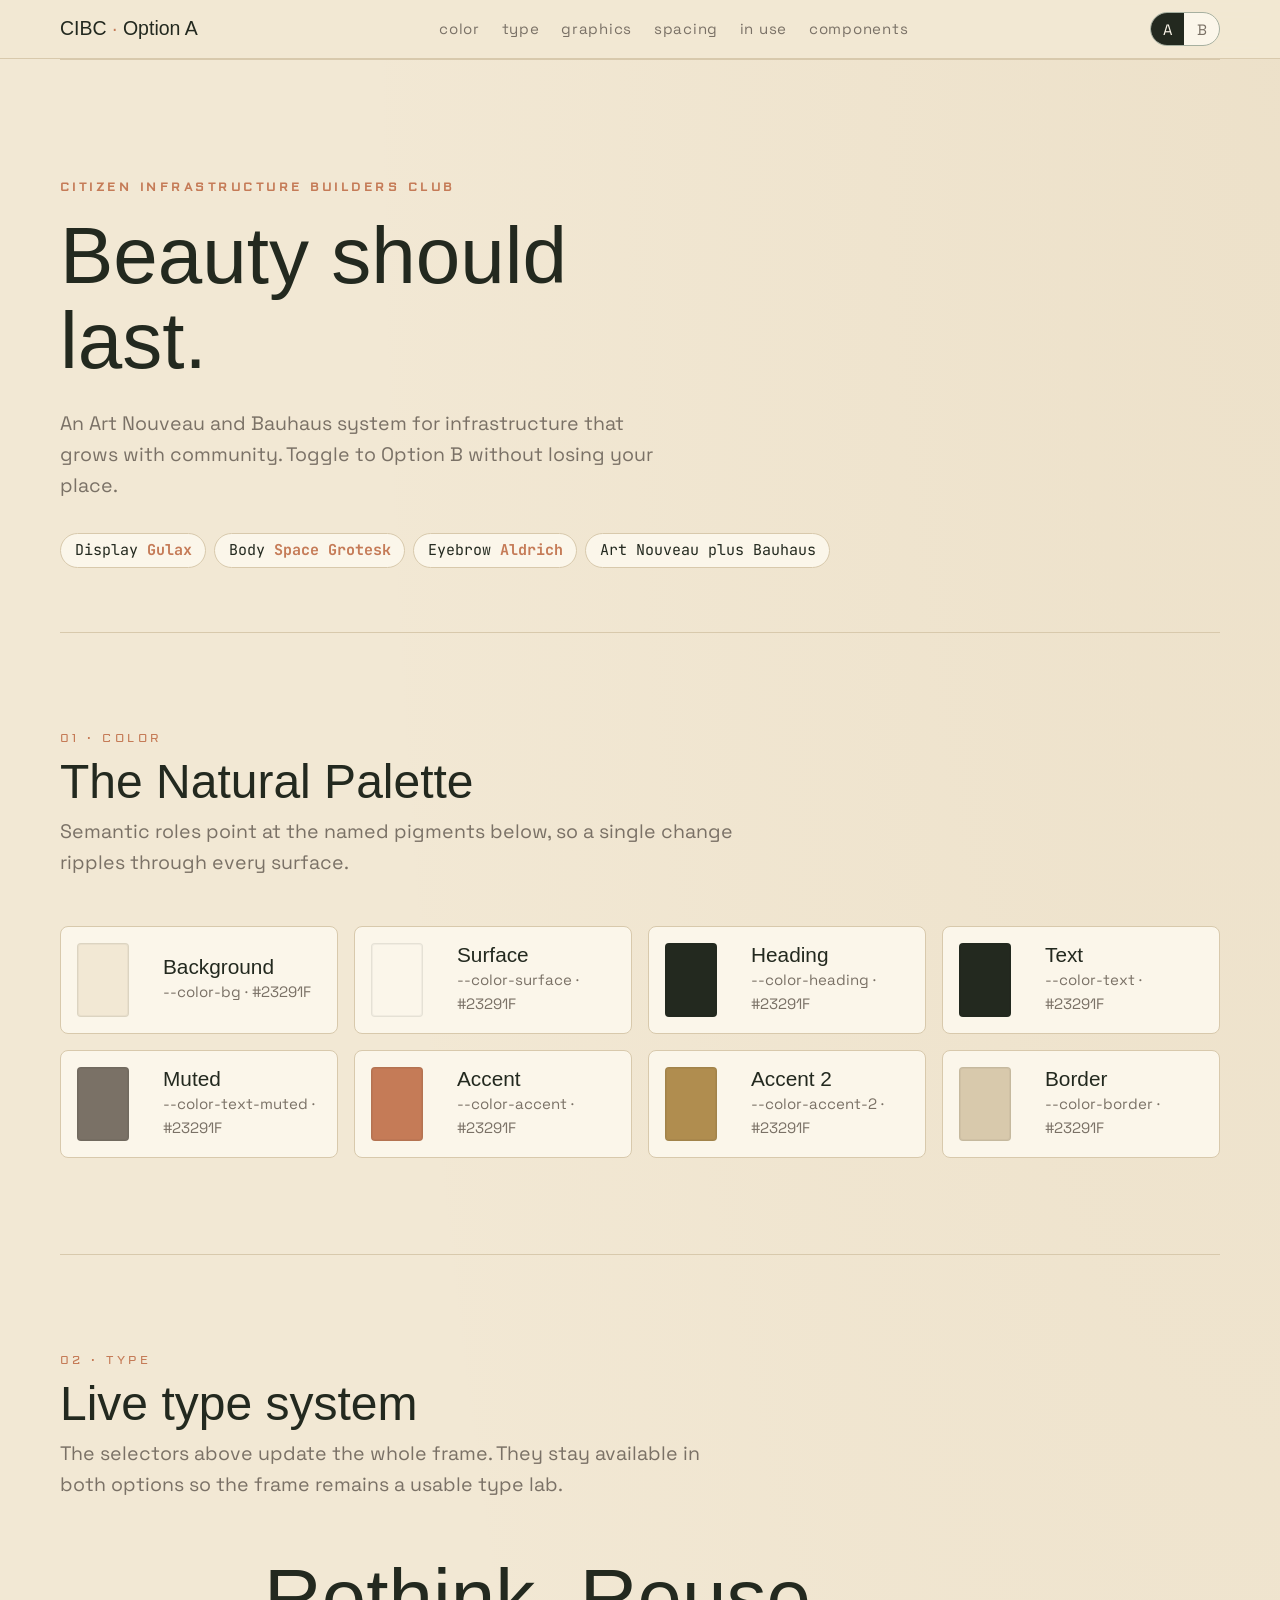
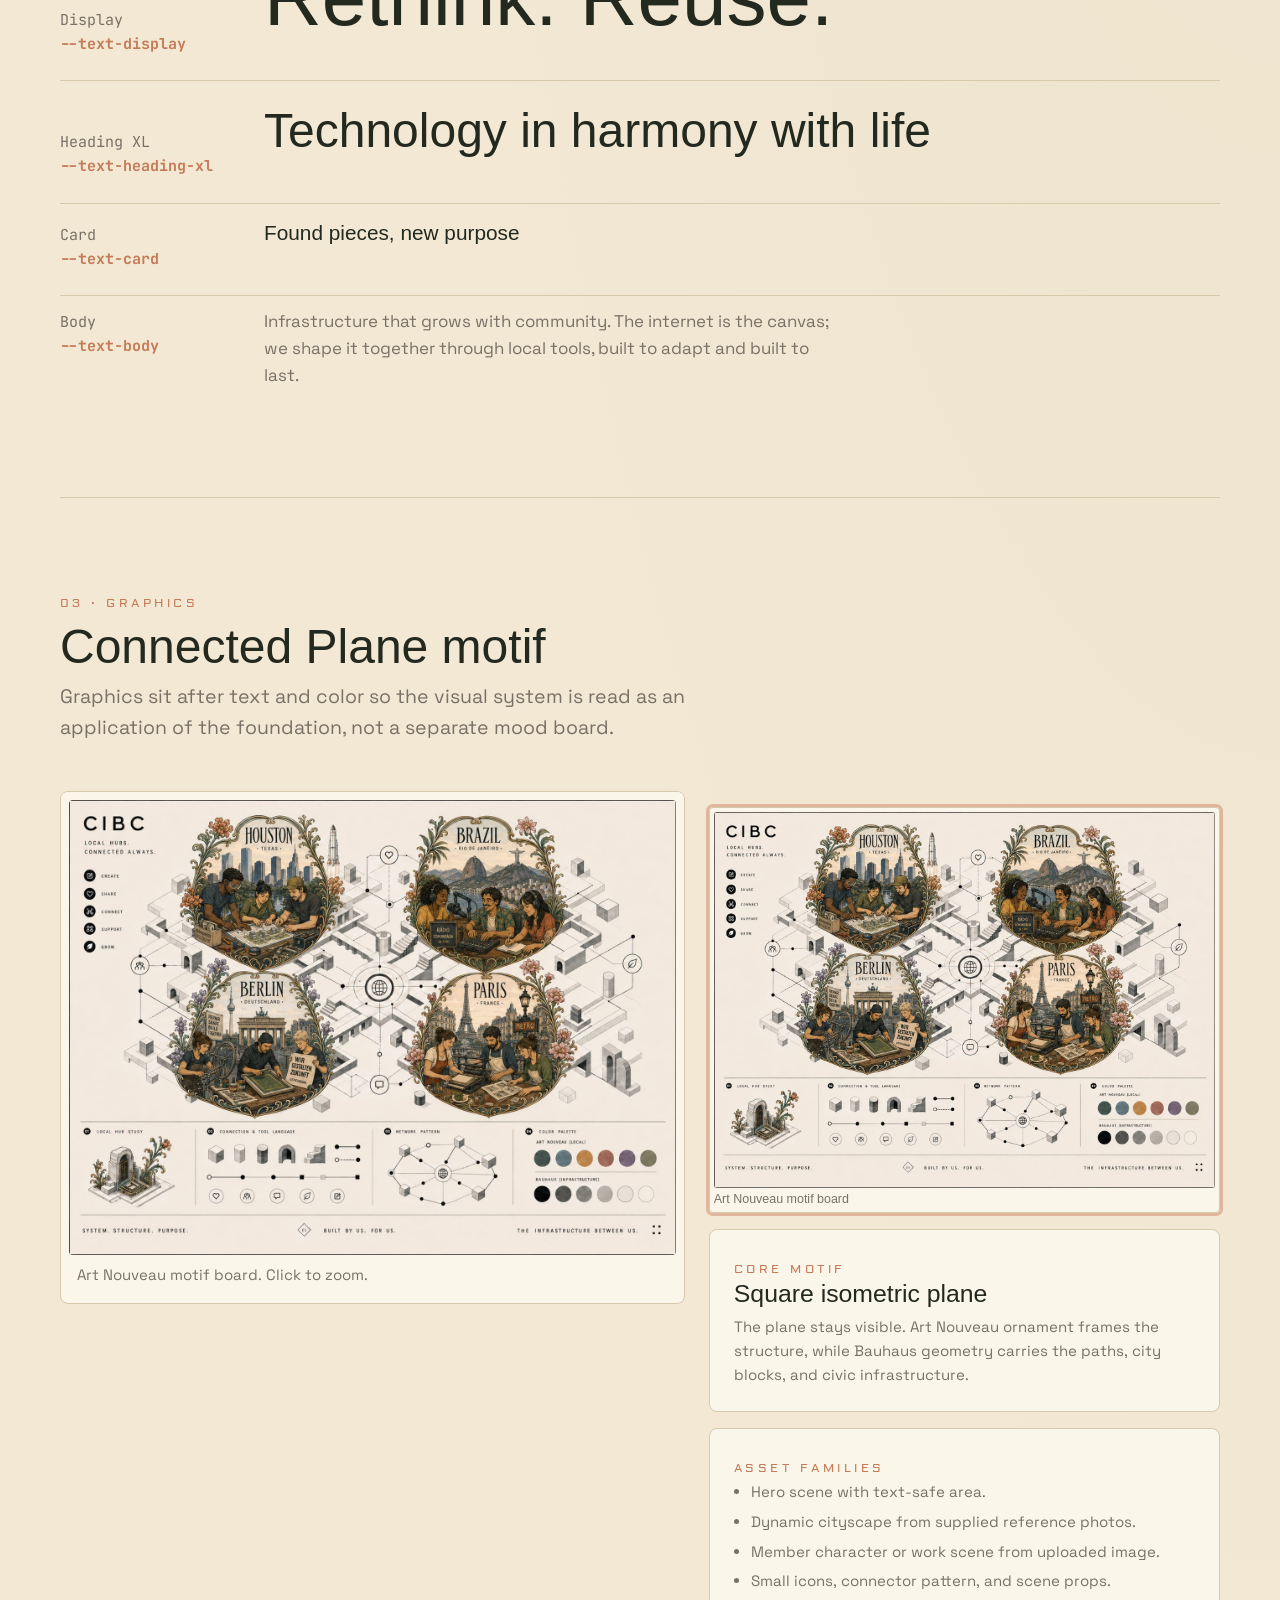
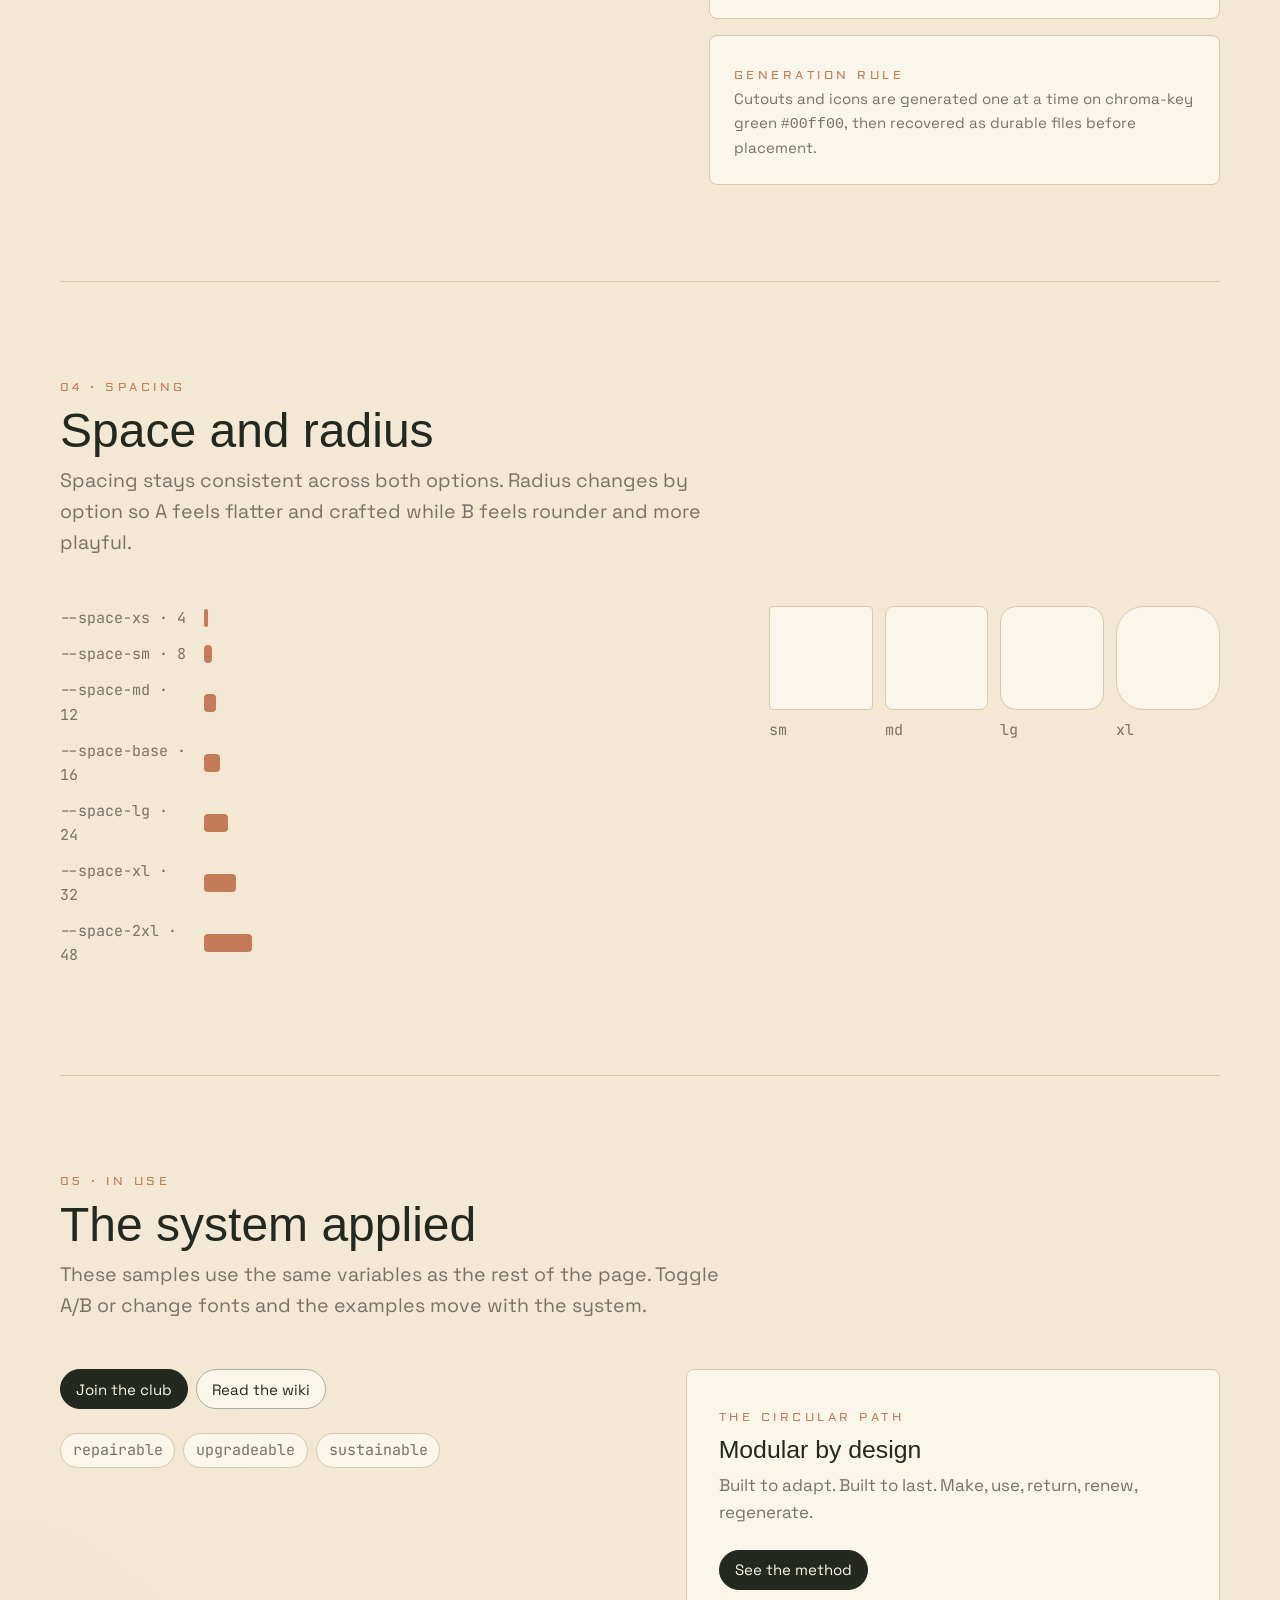
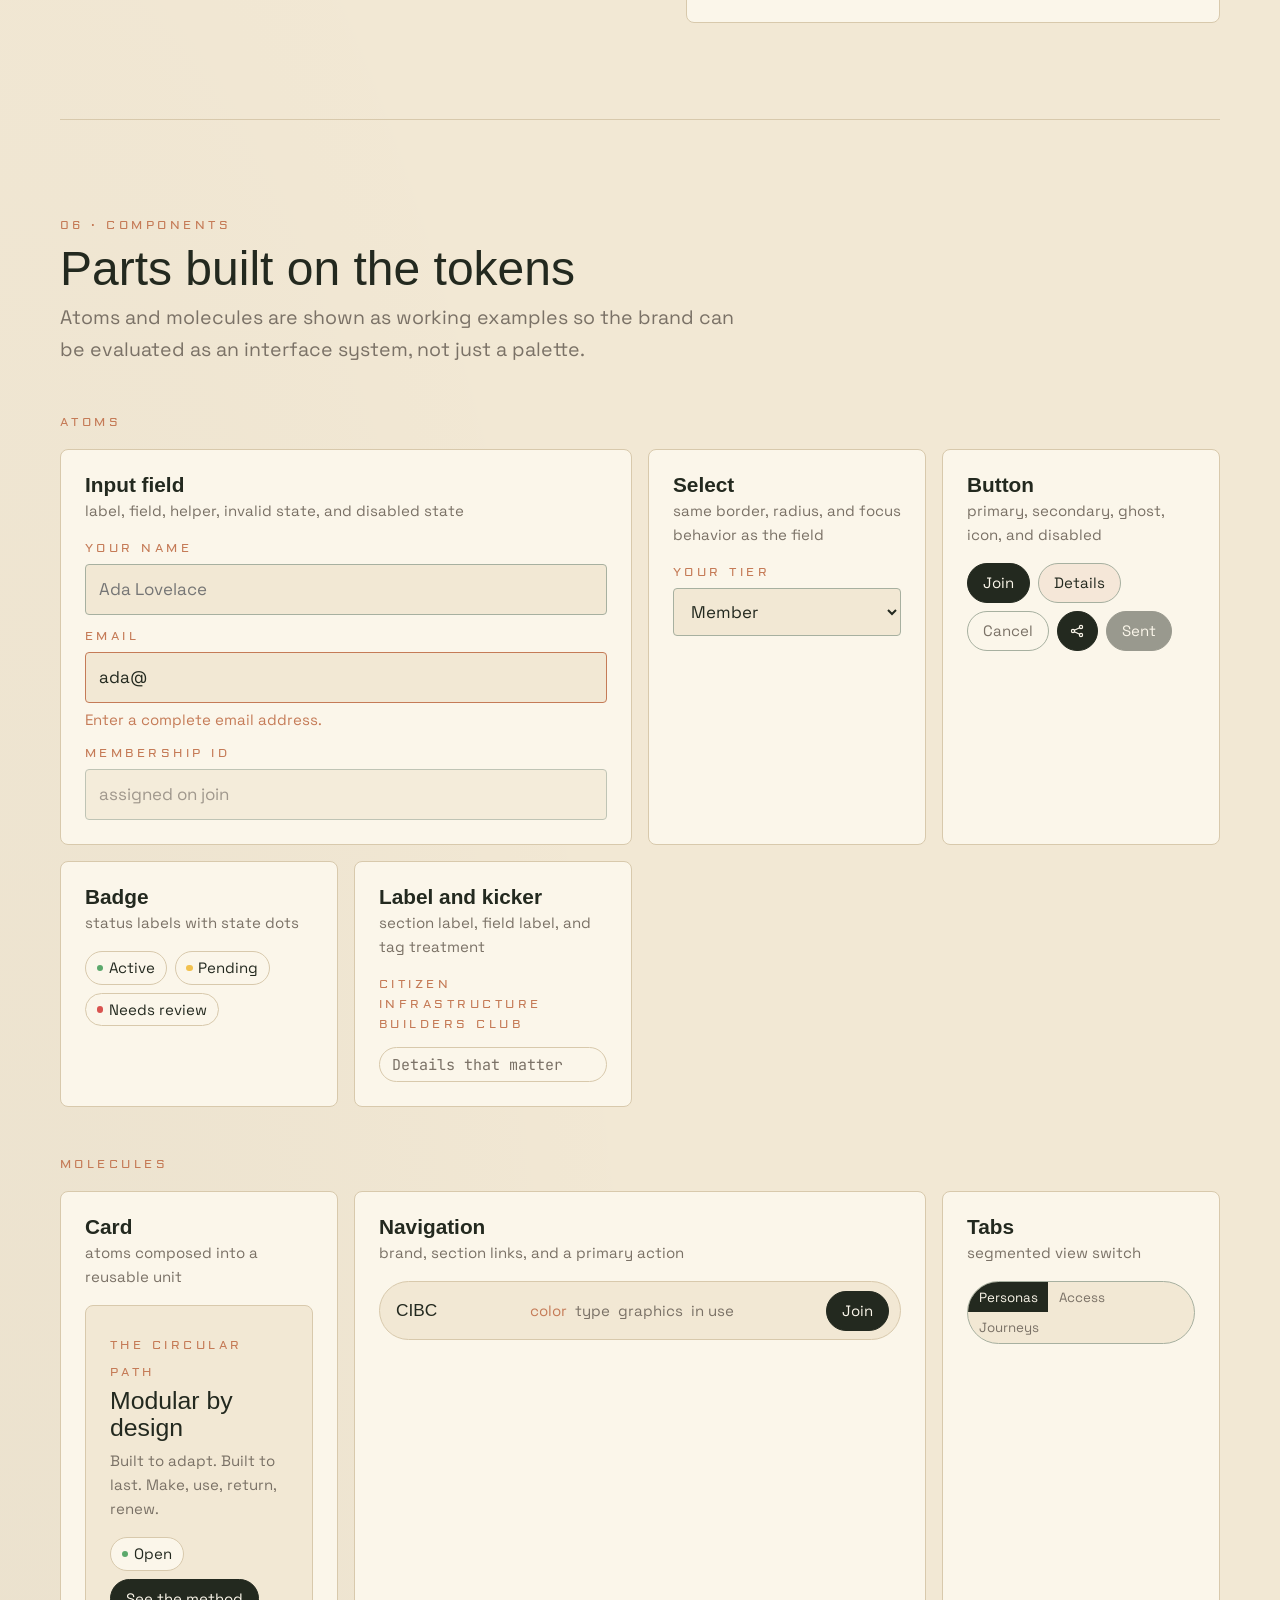
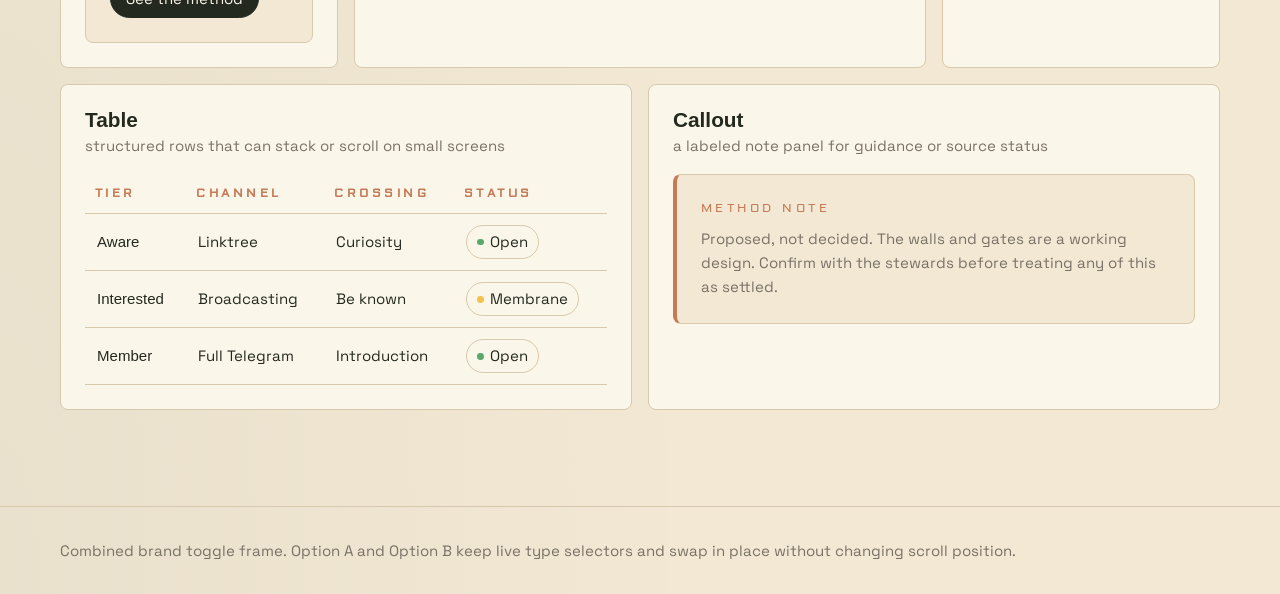
==== brand-options/index.html @ 4557f418 "Add unlisted CIBC brand options page" ====
﻿<!DOCTYPE html>
<html lang="en">
<head>
<meta charset="UTF-8">
<meta name="viewport" content="width=device-width, initial-scale=1.0">
<meta name="robots" content="noindex, nofollow">
<title>CIBC Brand Options · Toggle Frame</title>
<link rel="preconnect" href="https://fonts.googleapis.com">
<link rel="preconnect" href="https://fonts.gstatic.com" crossorigin>
<link href="https://fonts.googleapis.com/css2?family=Aldrich&family=Bricolage+Grotesque:opsz,wght@12..96,600;12..96,700;12..96,800&family=DM+Sans:ital,opsz,wght@0,9..40,400;0,9..40,500;0,9..40,600;0,9..40,700&family=Familjen+Grotesk:wght@500;600;700&family=JetBrains+Mono:wght@400;500;600&family=Outfit:wght@500;700;800&family=Space+Grotesk:wght@400;500;600;700&family=Space+Mono:wght@400;700&display=swap" rel="stylesheet">
<style>
@font-face { font-family: "Gulax"; src: url("../_assets/fonts/gulax/gulax-regular.woff2") format("woff2"); font-style: normal; font-weight: 400; font-display: swap; }

:root {
  --font-display: "Gulax", sans-serif;
  --font-body: "Space Grotesk", system-ui, sans-serif;
  --font-eyebrow: "Aldrich", system-ui, sans-serif;
  --font-mono: "JetBrains Mono", ui-monospace, monospace;
  --eyebrow-case: uppercase;
  --eyebrow-track: 0.28em;
  --text-display: clamp(2.8rem, 7vw, 5rem);
  --text-heading-xl: clamp(2rem, 4.6vw, 3rem);
  --text-heading-lg: clamp(1.55rem, 3vw, 2rem);
  --text-heading-md: clamp(1.25rem, 2.4vw, 1.55rem);
  --text-card: 1.3rem;
  --text-body-lg: 1.22rem;
  --text-body: 1.06rem;
  --text-body-sm: 0.94rem;
  --text-eyebrow: 0.78rem;
  --space-xs: 4px;
  --space-sm: 8px;
  --space-md: 12px;
  --space-base: 16px;
  --space-lg: 24px;
  --space-xl: 32px;
  --space-2xl: 48px;
  --space-3xl: 64px;
  --space-section: clamp(3.5rem, 8vw, 6rem);
  --radius-sm: 4px;
  --radius-md: 8px;
  --radius-lg: 16px;
  --radius-xl: 28px;
  --radius-full: 999px;
}

body[data-option="a"] {
  --palette-paper: #F2E8D4;
  --palette-cream: #FBF6EA;
  --palette-sage: #A7B0A0;
  --palette-clay: #C57B57;
  --palette-brass: #B08D4F;
  --palette-ink: #23291F;
  --palette-line: #D8C9AC;
  --palette-stone: #7A7166;
  --color-bg: var(--palette-paper);
  --color-surface: var(--palette-cream);
  --color-text: var(--palette-ink);
  --color-text-muted: var(--palette-stone);
  --color-heading: var(--palette-ink);
  --color-accent: var(--palette-clay);
  --color-accent-2: var(--palette-brass);
  --color-border: var(--palette-line);
  --color-border-strong: var(--palette-sage);
  --shadow-strong: transparent;
  --nav-offset: 0px;
  --tracking-display: 0;
  background-image:
    radial-gradient(120% 80% at 100% 0%, color-mix(in oklab, var(--palette-brass) 8%, transparent), transparent 60%),
    radial-gradient(100% 70% at 0% 100%, color-mix(in oklab, var(--palette-ink) 4%, transparent), transparent 55%);
}

body[data-option="b"] {
  --palette-cream: #F4EFE3;
  --palette-surface: #FEFEFB;
  --palette-navy: #2B3A8C;
  --palette-orange: #E8743B;
  --palette-ink: #26262E;
  --palette-slate: #5A5A66;
  --palette-border: #E3D9C6;
  --palette-hub-green: #5BA86B;
  --palette-hub-teal: #3FA6A0;
  --palette-hub-purple: #8A6FB0;
  --palette-hub-yellow: #F2C14E;
  --palette-hub-red: #D9534F;
  --color-bg: var(--palette-cream);
  --color-surface: var(--palette-surface);
  --color-text: var(--palette-ink);
  --color-text-muted: var(--palette-slate);
  --color-heading: var(--palette-navy);
  --color-accent: var(--palette-orange);
  --color-accent-2: var(--palette-navy);
  --color-border: var(--palette-border);
  --color-border-strong: var(--palette-navy);
  --shadow-strong: var(--palette-navy);
  --nav-offset: 16px;
  --tracking-display: 0;
  background-image: radial-gradient(color-mix(in oklab, var(--palette-navy) 16%, transparent) 1.2px, transparent 1.3px);
  background-size: 26px 26px;
  background-position: -13px -13px;
}

* { box-sizing: border-box; margin: 0; padding: 0; }
html { scroll-behavior: smooth; }
body {
  background-color: var(--color-bg);
  color: var(--color-text);
  font-family: var(--font-body);
  font-size: var(--text-body);
  line-height: 1.6;
  -webkit-font-smoothing: antialiased;
  transition: background-color 0.2s ease, color 0.2s ease;
}

h1, h2, h3, h4 { font-family: var(--font-display); color: var(--color-heading); font-weight: 700; line-height: 1.06; letter-spacing: var(--tracking-display); }
body[data-option="a"] h1, body[data-option="a"] h2, body[data-option="a"] h3, body[data-option="a"] h4 { font-weight: 400; }
a { color: inherit; }
.wrap { width: min(100% - clamp(2rem, 7vw, 8rem), 1160px); margin: 0 auto; }

.topbar { position: sticky; top: var(--nav-offset); z-index: 30; padding-top: var(--space-base); }
body[data-option="a"] .topbar { padding-top: 0; background: color-mix(in oklab, var(--color-bg) 91%, transparent); backdrop-filter: blur(8px); border-bottom: 1px solid var(--color-border); }
body[data-option="b"] .topbar { background: transparent; }
.nav-shell {
  min-height: 58px;
  display: flex;
  align-items: center;
  justify-content: space-between;
  gap: var(--space-base);
}
body[data-option="b"] .nav-shell {
  background: var(--color-surface);
  border: 2px solid var(--color-heading);
  border-radius: var(--radius-full);
  box-shadow: 6px 6px 0 var(--shadow-strong);
  padding: 0.45rem 0.55rem 0.45rem 1.25rem;
}
.brand { display: inline-flex; align-items: center; gap: 0.55rem; min-width: 0; font-family: var(--font-display); color: var(--color-heading); font-size: 1.22rem; line-height: 1; white-space: nowrap; }
.brand img { width: 32px; height: 32px; object-fit: contain; flex: 0 0 32px; }
body[data-option="a"] .brand img { display: none; }
body[data-option="b"] .brand { font-weight: 800; }
.brand .dot { color: var(--color-accent); }
.nav-links { display: flex; align-items: center; justify-content: flex-end; gap: clamp(0.6rem, 1.8vw, 1.35rem); flex-wrap: wrap; }
.nav-links a { font-size: var(--text-body-sm); color: var(--color-text-muted); text-decoration: none; letter-spacing: 0.05em; text-transform: lowercase; }
body[data-option="b"] .nav-links a { font-family: var(--font-mono); padding: 0.3em 0.72em; border-radius: var(--radius-full); }
.nav-links a:hover { color: var(--color-accent); }
body[data-option="b"] .nav-links a:hover { background: var(--color-accent); color: var(--palette-surface); }
.option-toggle { display: inline-flex; border: 1px solid var(--color-border-strong); border-radius: var(--radius-full); overflow: hidden; background: var(--color-surface); }
body[data-option="b"] .option-toggle { border: 1.5px solid var(--color-heading); }
.option-toggle button { border: 0; background: transparent; color: var(--color-text-muted); font-family: var(--font-body); font-size: var(--text-body-sm); padding: 0.42em 0.82em; cursor: pointer; }
body[data-option="b"] .option-toggle button { font-family: var(--font-mono); font-weight: 700; }
.option-toggle button.on { background: var(--color-heading); color: var(--color-surface); }

.eyebrow, .asset-label, .table th { font-family: var(--font-eyebrow); font-size: var(--text-eyebrow); letter-spacing: var(--eyebrow-track); text-transform: var(--eyebrow-case); color: var(--color-accent); }

.masthead { padding: clamp(4rem, 9vw, 7rem) 0 clamp(2.4rem, 6vw, 4rem); }
.masthead .eyebrow { display: inline-block; margin-bottom: var(--space-base); font-weight: 700; }
.masthead h1 { font-size: var(--text-display); max-width: 14ch; }
.masthead h1 em { color: var(--color-accent); font-style: normal; }
.masthead .lede { max-width: 48ch; margin-top: var(--space-lg); color: var(--color-text-muted); font-size: var(--text-body-lg); }
.meta-row { display: flex; gap: var(--space-sm); flex-wrap: wrap; margin-top: var(--space-xl); }
.meta-chip { font-family: var(--font-mono); font-size: var(--text-body-sm); background: var(--color-surface); border: 1px solid var(--color-border); border-radius: var(--radius-full); padding: 0.28em 0.9em; color: var(--color-text); }
body[data-option="b"] .meta-chip { border: 1.5px solid var(--color-heading); box-shadow: 2px 2px 0 var(--color-heading); }
.meta-chip b { color: var(--color-accent); }

section { padding: var(--space-section) 0; border-top: 1px solid var(--color-border); }
body[data-option="b"] section { border-top: 2px solid var(--color-heading); }
.section-head { margin-bottom: var(--space-2xl); max-width: 62ch; }
.section-head .eyebrow { display: block; margin-bottom: var(--space-sm); }
.section-head h2 { font-size: var(--text-heading-xl); }
.section-head p { color: var(--color-text-muted); margin-top: var(--space-sm); font-size: var(--text-body-lg); }

.roles { display: grid; grid-template-columns: repeat(auto-fit, minmax(230px, 1fr)); gap: var(--space-base); }
.role {
  display: grid;
  grid-template-columns: 70px 1fr;
  align-items: center;
  gap: var(--space-base);
  padding: var(--space-base);
  background: var(--color-surface);
  border: 1px solid var(--color-border);
  border-radius: var(--radius-md);
}
body[data-option="b"] .role { border: 1.5px solid var(--color-border); }
.swatch { width: 52px; height: 74px; border-radius: var(--radius-sm); border: 1px solid color-mix(in oklab, var(--color-text) 10%, transparent); box-shadow: inset 0 0 0 1px rgba(0,0,0,0.04); }
.role h3 { font-size: var(--text-card); margin-bottom: 0.12rem; }
.role p { color: var(--color-text-muted); font-size: var(--text-body-sm); word-break: break-word; }
.hub-row { display: none; grid-template-columns: repeat(auto-fit, minmax(140px, 1fr)); gap: var(--space-base); margin-bottom: var(--space-xl); }
body[data-option="b"] .hub-row { display: grid; }
.hub { background: var(--color-surface); border: 2px solid var(--color-heading); border-radius: var(--radius-lg); overflow: hidden; box-shadow: 3px 3px 0 var(--color-heading); }
.hub .hub-swatch { height: 68px; }
.hub .hub-meta { padding: var(--space-md); font-family: var(--font-mono); font-size: var(--text-body-sm); color: var(--color-text-muted); }

.type-ramp { display: grid; gap: var(--space-md); }
.spec-row { display: grid; grid-template-columns: minmax(120px, 180px) 1fr; gap: var(--space-lg); align-items: baseline; padding: var(--space-md) 0; border-top: 1px solid var(--color-border); }
body[data-option="b"] .spec-row { border-top: 1.5px solid var(--color-border); }
.spec-row:first-child { border-top: 0; }
.spec-row .label { font-family: var(--font-mono); font-size: var(--text-body-sm); color: var(--color-text-muted); }
.spec-row .label b { display: block; color: var(--color-accent); font-weight: 700; }
.sample-display { font-family: var(--font-display); font-size: var(--text-display); line-height: 0.95; color: var(--color-heading); }
.sample-h1 { font-family: var(--font-display); font-size: var(--text-heading-xl); color: var(--color-heading); }
.sample-card { font-family: var(--font-display); font-size: var(--text-card); color: var(--color-heading); }
.sample-body { color: var(--color-text-muted); max-width: 52ch; }

.graphics-grid { display: grid; grid-template-columns: minmax(0, 1.1fr) minmax(260px, 0.9fr); gap: var(--space-lg); align-items: start; }
.graphic-card { background: var(--color-surface); border: 1px solid var(--color-border); border-radius: var(--radius-md); overflow: hidden; }
body[data-option="b"] .graphic-card { border: 2px solid var(--color-heading); box-shadow: 4px 4px 0 var(--color-heading); }
.image-zoom { display: block; width: 100%; border: 0; background: var(--color-surface); padding: var(--space-sm); cursor: zoom-in; }
.image-zoom img { width: 100%; max-height: min(72vh, 620px); object-fit: contain; display: block; background: #fff; border-radius: var(--radius-sm); }
.image-caption { padding: 0 var(--space-base) var(--space-base); color: var(--color-text-muted); font-size: var(--text-body-sm); }
.reference-strip { display: grid; grid-template-columns: repeat(auto-fit, minmax(150px, 1fr)); gap: var(--space-sm); margin-top: var(--space-base); }
.thumb-button { border: 1px solid var(--color-border); border-radius: var(--radius-sm); background: var(--color-surface); padding: var(--space-xs); cursor: pointer; text-align: left; color: var(--color-text-muted); }
body[data-option="b"] .thumb-button { border: 1.5px solid var(--color-heading); }
.thumb-button.active { outline: 3px solid color-mix(in oklab, var(--color-accent) 45%, transparent); }
.thumb-button img { width: 100%; aspect-ratio: 4 / 3; object-fit: contain; display: block; background: #fff; border-radius: calc(var(--radius-sm) - 1px); }
.thumb-button span { display: block; margin-top: var(--space-xs); font-size: 0.78rem; line-height: 1.25; }
.graphic-notes { display: grid; gap: var(--space-base); }
.asset-note { background: var(--color-surface); border: 1px solid var(--color-border); border-radius: var(--radius-md); padding: var(--space-lg); }
body[data-option="b"] .asset-note { border: 2px solid var(--color-heading); box-shadow: 3px 3px 0 var(--color-heading); }
.asset-note h3 { font-size: var(--text-heading-md); margin-bottom: var(--space-sm); }
.asset-note p, .asset-note li { color: var(--color-text-muted); font-size: var(--text-body-sm); }
.asset-note ul { padding-left: 1.1rem; display: grid; gap: 0.35rem; }

.scales { display: grid; grid-template-columns: 1.2fr 0.8fr; gap: var(--space-xl); }
.bar-row { display: grid; grid-template-columns: 132px 1fr; align-items: center; gap: var(--space-md); margin-bottom: var(--space-md); font-family: var(--font-mono); font-size: var(--text-body-sm); color: var(--color-text-muted); }
.bar-row .bar { display: block; height: 18px; background: var(--color-accent); border-radius: var(--radius-sm); }
.radius-row { display: grid; grid-template-columns: repeat(4, 1fr); gap: var(--space-md); }
.radius-box { aspect-ratio: 1; background: var(--color-surface); border: 1px solid var(--color-border); }
body[data-option="b"] .radius-box { border: 2px solid var(--color-heading); box-shadow: 2px 2px 0 var(--color-heading); }
.radius-row figcaption { margin-top: var(--space-sm); color: var(--color-text-muted); font-family: var(--font-mono); font-size: var(--text-body-sm); }

.inuse { display: grid; grid-template-columns: minmax(0, 1fr) minmax(260px, 0.9fr); gap: var(--space-xl); align-items: start; }
.button-row, .tag-row { display: flex; gap: var(--space-sm); flex-wrap: wrap; }
.btn { border: 1px solid var(--color-border-strong); border-radius: var(--radius-full); background: var(--color-surface); color: var(--color-heading); padding: 0.62em 1em; font-family: var(--font-body); font-size: var(--text-body-sm); cursor: pointer; }
.btn.primary { background: var(--color-heading); color: var(--color-surface); border-color: var(--color-heading); }
body[data-option="b"] .btn { border: 2px solid var(--color-heading); box-shadow: 2px 2px 0 var(--color-heading); font-weight: 700; }
.tag { border: 1px solid var(--color-border); border-radius: var(--radius-full); padding: 0.3em 0.78em; color: var(--color-text-muted); background: var(--color-surface); font-family: var(--font-mono); font-size: var(--text-body-sm); }
.demo-card { background: var(--color-surface); border: 1px solid var(--color-border); border-radius: var(--radius-md); padding: var(--space-xl); }
body[data-option="b"] .demo-card { border: 2px solid var(--color-heading); box-shadow: 4px 4px 0 var(--color-heading); }
.demo-card h3 { margin: var(--space-sm) 0; font-size: var(--text-heading-md); }
.demo-card p { color: var(--color-text-muted); margin-bottom: var(--space-lg); }

.cmp-groups { display: grid; gap: var(--space-2xl); }
.cmp-grouphead { font-family: var(--font-eyebrow); font-size: var(--text-eyebrow); letter-spacing: var(--eyebrow-track); text-transform: var(--eyebrow-case); color: var(--color-accent); margin-bottom: var(--space-base); }
.cmp-grid { display: grid; grid-template-columns: repeat(auto-fit, minmax(240px, 1fr)); gap: var(--space-base); align-items: stretch; }
.cmp-item { background: var(--color-surface); border: 1px solid var(--color-border); border-radius: var(--radius-md); padding: var(--space-lg); min-width: 0; }
body[data-option="b"] .cmp-item { border: 2px solid var(--color-heading); box-shadow: 3px 3px 0 var(--color-heading); }
@media (min-width: 760px) { .cmp-item.span2 { grid-column: span 2; } }
.cmp-name { display: block; color: var(--color-text-muted); font-size: var(--text-body-sm); margin-bottom: var(--space-base); }
.cmp-name b { display: block; color: var(--color-heading); font-family: var(--font-display); font-size: var(--text-card); line-height: 1.1; margin-bottom: 2px; }
.cmp-stage { display: flex; flex-wrap: wrap; gap: var(--space-sm); align-items: center; }
.cmp-stage.col { display: grid; gap: var(--space-md); align-items: stretch; }
.field { display: grid; gap: 5px; }
.field label { font-family: var(--font-eyebrow); font-size: var(--text-eyebrow); letter-spacing: var(--eyebrow-track); text-transform: var(--eyebrow-case); color: var(--color-accent); }
.control { width: 100%; border: 1px solid var(--color-border-strong); background: var(--color-bg); color: var(--color-text); border-radius: var(--radius-sm); padding: 0.65em 0.75em; font: inherit; }
body[data-option="b"] .control { border: 1.5px solid var(--color-heading); border-radius: var(--radius-md); background: var(--color-surface); }
.control:focus { outline: none; border-color: var(--color-accent); box-shadow: 0 0 0 3px color-mix(in oklab, var(--color-accent) 20%, transparent); }
body[data-option="b"] .control:focus { box-shadow: 3px 3px 0 var(--color-accent); }
.control:disabled { color: var(--color-text-muted); opacity: 0.7; }
.field.is-invalid .control { border-color: var(--color-accent); }
.hint { color: var(--color-accent); font-size: var(--text-body-sm); }
.btn.secondary { background: color-mix(in oklab, var(--color-accent) 12%, var(--color-surface)); color: var(--color-heading); }
.btn.navy { background: var(--color-heading); color: var(--color-surface); border-color: var(--color-heading); }
.btn.ghost { background: transparent; color: var(--color-text-muted); }
.btn:disabled { opacity: 0.45; cursor: not-allowed; }
.btn.icon { width: 2.55rem; height: 2.55rem; display: inline-grid; place-items: center; padding: 0; }
.btn.icon svg { width: 1rem; height: 1rem; }
.badge { display: inline-flex; align-items: center; gap: 0.38em; border: 1px solid var(--color-border); border-radius: var(--radius-full); padding: 0.25em 0.7em; background: var(--color-surface); color: var(--color-text); font-size: var(--text-body-sm); }
body[data-option="b"] .badge { border: 1.5px solid var(--color-heading); font-family: var(--font-mono); font-size: 0.78rem; }
.badge::before { content: ""; width: 0.45em; height: 0.45em; border-radius: 50%; background: var(--color-accent); }
.badge.ok::before { background: #5BA86B; }
.badge.note::before { background: #F2C14E; }
.badge.alert::before { background: #D9534F; }
.cmp-card { background: var(--color-bg); border: 1px solid var(--color-border); border-radius: var(--radius-md); padding: var(--space-lg); }
body[data-option="b"] .cmp-card { border: 2px solid var(--color-heading); box-shadow: 3px 3px 0 var(--color-heading); }
.cmp-card h4 { font-size: var(--text-heading-md); margin: var(--space-xs) 0 var(--space-sm); }
.cmp-card p { color: var(--color-text-muted); font-size: var(--text-body-sm); }
.cmp-card .foot { display: flex; justify-content: space-between; gap: var(--space-sm); align-items: center; margin-top: var(--space-base); flex-wrap: wrap; }
.cmp-nav { display: flex; align-items: center; justify-content: space-between; gap: var(--space-base); flex-wrap: wrap; border: 1px solid var(--color-border); border-radius: var(--radius-full); background: var(--color-bg); padding: 0.55rem 0.7rem 0.55rem 1rem; }
body[data-option="b"] .cmp-nav { border: 2px solid var(--color-heading); box-shadow: 3px 3px 0 var(--color-heading); }
.cmp-nav .mk { font-family: var(--font-display); color: var(--color-heading); font-size: 1.08rem; }
.cmp-nav .lnk { display: flex; flex-wrap: wrap; gap: var(--space-sm); }
.cmp-nav a { color: var(--color-text-muted); text-decoration: none; font-size: var(--text-body-sm); }
.cmp-nav a.on { color: var(--color-accent); }
.cmp-tabs { display: inline-flex; border: 1px solid var(--color-border-strong); border-radius: var(--radius-full); overflow: hidden; background: var(--color-bg); max-width: 100%; flex-wrap: wrap; }
body[data-option="b"] .cmp-tabs { border: 1.5px solid var(--color-heading); }
.cmp-tab { border: 0; background: transparent; color: var(--color-text-muted); padding: 0.5em 0.8em; font-family: var(--font-body); cursor: pointer; }
.cmp-tab.on { background: var(--color-heading); color: var(--color-surface); }
.cmp-tablewrap { overflow-x: auto; }
.cmp-table { width: 100%; border-collapse: collapse; font-size: var(--text-body-sm); min-width: 520px; }
.cmp-table th, .cmp-table td { text-align: left; padding: 0.75em 0.8em; border-bottom: 1px solid var(--color-border); }
.cmp-table th { font-family: var(--font-eyebrow); font-size: var(--text-eyebrow); letter-spacing: var(--eyebrow-track); text-transform: var(--eyebrow-case); color: var(--color-accent); }
.cmp-table .nm { font-family: var(--font-display); color: var(--color-heading); }
.cmp-callout { border: 1px solid var(--color-border); border-left: 4px solid var(--color-accent); border-radius: var(--radius-md); padding: var(--space-lg); background: var(--color-bg); }
body[data-option="b"] .cmp-callout { border: 2px solid var(--color-heading); border-left-width: 8px; box-shadow: 3px 3px 0 var(--color-heading); }
.cmp-callout .lbl { display: block; font-family: var(--font-eyebrow); font-size: var(--text-eyebrow); letter-spacing: var(--eyebrow-track); text-transform: var(--eyebrow-case); color: var(--color-accent); margin-bottom: var(--space-sm); }
.cmp-callout p { color: var(--color-text-muted); font-size: var(--text-body-sm); }
.footer { padding: var(--space-xl) 0; color: var(--color-text-muted); font-size: var(--text-body-sm); border-top: 1px solid var(--color-border); }
body[data-option="b"] .footer { border-top: 2px solid var(--color-heading); }
.lightbox { position: fixed; inset: 0; z-index: 200; display: none; align-items: center; justify-content: center; padding: clamp(1rem, 3vw, 2rem); background: rgba(13, 17, 23, 0.92); cursor: zoom-out; }
.lightbox.open { display: flex; }
.lightbox img { max-width: 96vw; max-height: 92vh; width: auto; height: auto; object-fit: contain; border-radius: var(--radius-md); background: #fff; box-shadow: 0 18px 60px rgba(0,0,0,0.45); }
.lightbox .close { position: fixed; top: 16px; right: 16px; border: 1px solid rgba(255,255,255,0.4); border-radius: var(--radius-full); background: rgba(255,255,255,0.12); color: #fff; padding: 0.45em 0.8em; cursor: pointer; font-family: var(--font-body); }

@media (max-width: 760px) {
  .wrap { width: min(100% - 2rem, 1160px); }
  .nav-shell { align-items: flex-start; }
  .brand { width: 100%; }
  .nav-links { justify-content: flex-start; }
  .option-toggle { width: 100%; }
  .option-toggle button { flex: 1; }
  .spec-row, .graphics-grid, .scales, .inuse { grid-template-columns: 1fr; }
  .role { grid-template-columns: 54px 1fr; }
  .swatch { width: 44px; height: 58px; }
}
</style>
</head>
<body data-option="a">

<header class="topbar">
  <div class="wrap">
    <div class="nav-shell">
      <div class="brand"><img id="brandMark" src="assets/20260619_cibc-a_mark-final.png" alt="CIBC Option A mark"><span>CIBC<span class="dot"> · </span><span id="brandOption">Option A</span></span></div>
      <nav class="nav-links" aria-label="Page sections">
        <a href="#color">color</a>
        <a href="#type">type</a>
        <a href="#graphics">graphics</a>
        <a href="#spacing">spacing</a>
        <a href="#in-use">in use</a>
        <a href="#components">components</a>
      </nav>
      <div class="option-toggle" role="group" aria-label="Brand option">
        <button type="button" class="on" data-option-button="a">A</button>
        <button type="button" data-option-button="b">B</button>
      </div>
    </div>
  </div>
</header>

<main>
  <section class="masthead wrap" id="top">
    <span class="eyebrow">Citizen Infrastructure Builders Club</span>
    <h1 id="heroTitle">Beauty should last.</h1>
    <p class="lede" id="heroLede">An Art Nouveau and Bauhaus system for infrastructure that grows with community. Toggle to Option B without losing your place.</p>
    <div class="meta-row">
      <span class="meta-chip">Display <b id="metaDisplay">Gulax</b></span>
      <span class="meta-chip">Body <b id="metaBody">Space Grotesk</b></span>
      <span class="meta-chip">Eyebrow <b id="metaEyebrow">Aldrich</b></span>
      <span class="meta-chip" id="metaDirection">Art Nouveau plus Bauhaus</span>
    </div>
  </section>

  <section class="wrap" id="color">
    <div class="section-head">
      <span class="eyebrow">01 · Color</span>
      <h2 id="colorTitle">The Natural Palette</h2>
      <p id="colorLede">Semantic roles point at the named pigments below, so a single change ripples through every surface.</p>
    </div>
    <div class="hub-row" aria-label="Option B hub colors">
      <div class="hub"><div class="hub-swatch" style="background:var(--palette-hub-green)"></div><div class="hub-meta">Green hub</div></div>
      <div class="hub"><div class="hub-swatch" style="background:var(--palette-hub-teal)"></div><div class="hub-meta">Teal hub</div></div>
      <div class="hub"><div class="hub-swatch" style="background:var(--palette-hub-purple)"></div><div class="hub-meta">Purple hub</div></div>
      <div class="hub"><div class="hub-swatch" style="background:var(--palette-hub-yellow)"></div><div class="hub-meta">Yellow hub</div></div>
      <div class="hub"><div class="hub-swatch" style="background:var(--palette-hub-red)"></div><div class="hub-meta">Red hub</div></div>
    </div>
    <div class="roles">
      <article class="role"><span class="swatch" style="background:var(--color-bg)"></span><div><h3>Background</h3><p><span>--color-bg</span> · <span data-hex="--color-bg"></span></p></div></article>
      <article class="role"><span class="swatch" style="background:var(--color-surface)"></span><div><h3>Surface</h3><p><span>--color-surface</span> · <span data-hex="--color-surface"></span></p></div></article>
      <article class="role"><span class="swatch" style="background:var(--color-heading)"></span><div><h3>Heading</h3><p><span>--color-heading</span> · <span data-hex="--color-heading"></span></p></div></article>
      <article class="role"><span class="swatch" style="background:var(--color-text)"></span><div><h3>Text</h3><p><span>--color-text</span> · <span data-hex="--color-text"></span></p></div></article>
      <article class="role"><span class="swatch" style="background:var(--color-text-muted)"></span><div><h3>Muted</h3><p><span>--color-text-muted</span> · <span data-hex="--color-text-muted"></span></p></div></article>
      <article class="role"><span class="swatch" style="background:var(--color-accent)"></span><div><h3>Accent</h3><p><span>--color-accent</span> · <span data-hex="--color-accent"></span></p></div></article>
      <article class="role"><span class="swatch" style="background:var(--color-accent-2)"></span><div><h3>Accent 2</h3><p><span>--color-accent-2</span> · <span data-hex="--color-accent-2"></span></p></div></article>
      <article class="role"><span class="swatch" style="background:var(--color-border)"></span><div><h3>Border</h3><p><span>--color-border</span> · <span data-hex="--color-border"></span></p></div></article>
    </div>
  </section>

  <section class="wrap" id="type">
    <div class="section-head">
      <span class="eyebrow">02 · Type</span>
      <h2>Live type system</h2>
      <p>The selectors above update the whole frame. They stay available in both options so the frame remains a usable type lab.</p>
    </div>
    <div class="type-ramp">
      <div class="spec-row"><span class="label">Display<b>--text-display</b></span><span class="sample-display" id="sampleDisplay">Rethink. Reuse.</span></div>
      <div class="spec-row"><span class="label">Heading XL<b>--text-heading-xl</b></span><span class="sample-h1" id="sampleHeading">Technology in harmony with life</span></div>
      <div class="spec-row"><span class="label">Card<b>--text-card</b></span><span class="sample-card" id="sampleCard">Found pieces, new purpose</span></div>
      <div class="spec-row"><span class="label">Body<b>--text-body</b></span><span class="sample-body" id="sampleBody">Infrastructure that grows with community. The internet is the canvas; we shape it together through local tools, built to adapt and built to last.</span></div>
    </div>
  </section>

  <section class="wrap" id="graphics">
    <!-- visual-assets: reviewed · existing generated raster assets reused, source status illustrative_generated, crop cover in preview card, anchored under color and type styles, QA by path check and layout audit. -->
    <div class="section-head">
      <span class="eyebrow">03 · Graphics</span>
      <h2>Connected Plane motif</h2>
      <p id="graphicsLede">Graphics sit after text and color so the visual system is read as an application of the foundation, not a separate mood board.</p>
    </div>
    <div class="graphics-grid">
      <figure class="graphic-card">
        <button class="image-zoom" type="button" id="mainImageButton" aria-label="Open selected reference image">
          <img id="motifImage" src="assets/20260619_cibc_motif-board.jpeg" alt="Option A motif board showing Art Nouveau city vignettes in a Bauhaus isometric grid">
        </button>
        <figcaption class="image-caption" id="imageCaption">Option A motif board. Click to zoom.</figcaption>
      </figure>
      <div class="graphic-notes">
        <div class="reference-strip" id="referenceStrip" aria-label="Reference image thumbnails"></div>
        <article class="asset-note">
          <span class="asset-label">Core motif</span>
          <h3>Square isometric plane</h3>
          <p id="motifRule">The plane stays visible. Art Nouveau ornament frames the structure, while Bauhaus geometry carries the paths, city blocks, and civic infrastructure.</p>
        </article>
        <article class="asset-note">
          <span class="asset-label">Asset families</span>
          <ul>
            <li>Hero scene with text-safe area.</li>
            <li>Dynamic cityscape from supplied reference photos.</li>
            <li>Member character or work scene from uploaded image.</li>
            <li>Small icons, connector pattern, and scene props.</li>
          </ul>
        </article>
        <article class="asset-note">
          <span class="asset-label">Generation rule</span>
          <p>Cutouts and icons are generated one at a time on chroma-key green <code>#00ff00</code>, then recovered as durable files before placement.</p>
        </article>
      </div>
    </div>
  </section>

  <section class="wrap" id="spacing">
    <div class="section-head">
      <span class="eyebrow">04 · Spacing</span>
      <h2>Space and radius</h2>
      <p>Spacing stays consistent across both options. Radius changes by option so A feels flatter and crafted while B feels rounder and more playful.</p>
    </div>
    <div class="scales">
      <div>
        <div class="bar-row"><span>--space-xs · 4</span><span class="bar" style="width:4px"></span></div>
        <div class="bar-row"><span>--space-sm · 8</span><span class="bar" style="width:8px"></span></div>
        <div class="bar-row"><span>--space-md · 12</span><span class="bar" style="width:12px"></span></div>
        <div class="bar-row"><span>--space-base · 16</span><span class="bar" style="width:16px"></span></div>
        <div class="bar-row"><span>--space-lg · 24</span><span class="bar" style="width:24px"></span></div>
        <div class="bar-row"><span>--space-xl · 32</span><span class="bar" style="width:32px"></span></div>
        <div class="bar-row"><span>--space-2xl · 48</span><span class="bar" style="width:48px"></span></div>
      </div>
      <div class="radius-row">
        <figure><div class="radius-box" style="border-radius:var(--radius-sm)"></div><figcaption>sm</figcaption></figure>
        <figure><div class="radius-box" style="border-radius:var(--radius-md)"></div><figcaption>md</figcaption></figure>
        <figure><div class="radius-box" style="border-radius:var(--radius-lg)"></div><figcaption>lg</figcaption></figure>
        <figure><div class="radius-box" style="border-radius:var(--radius-xl)"></div><figcaption>xl</figcaption></figure>
      </div>
    </div>
  </section>

  <section class="wrap" id="in-use">
    <div class="section-head">
      <span class="eyebrow">05 · In use</span>
      <h2>The system applied</h2>
      <p>These samples use the same variables as the rest of the page. Toggle A/B or change fonts and the examples move with the system.</p>
    </div>
    <div class="inuse">
      <div>
        <div class="button-row"><button class="btn primary">Join the club</button><button class="btn">Read the wiki</button></div>
        <div class="tag-row" style="margin-top:var(--space-lg)"><span class="tag">repairable</span><span class="tag">upgradeable</span><span class="tag">sustainable</span></div>
      </div>
      <article class="demo-card">
        <span class="eyebrow" id="demoEyebrow">The circular path</span>
        <h3 id="demoTitle">Modular by design</h3>
        <p id="demoCopy">Built to adapt. Built to last. Make, use, return, renew, regenerate.</p>
        <button class="btn primary">See the method</button>
      </article>
    </div>
  </section>

  <section class="wrap" id="components">
    <!-- visual-assets: reviewed · icon glyphs in this section are functional interface controls persisted in the source pages; select chevrons remain inline as native control affordances. -->
    <div class="section-head">
      <span class="eyebrow">06 · Components</span>
      <h2>Parts built on the tokens</h2>
      <p>Atoms and molecules are shown as working examples so the brand can be evaluated as an interface system, not just a palette.</p>
    </div>
    <div class="cmp-groups">
      <div>
        <div class="cmp-grouphead">Atoms</div>
        <div class="cmp-grid">
          <div class="cmp-item span2">
            <span class="cmp-name"><b>Input field</b>label, field, helper, invalid state, and disabled state</span>
            <div class="cmp-stage col">
              <div class="field"><label for="cibc-name">Your name</label><input class="control" id="cibc-name" type="text" placeholder="Ada Lovelace"></div>
              <div class="field is-invalid"><label for="cibc-email">Email</label><input class="control" id="cibc-email" type="email" value="ada@" aria-invalid="true"><span class="hint">Enter a complete email address.</span></div>
              <div class="field"><label for="cibc-id">Membership ID</label><input class="control" id="cibc-id" type="text" value="assigned on join" disabled></div>
            </div>
          </div>

          <div class="cmp-item">
            <span class="cmp-name"><b>Select</b>same border, radius, and focus behavior as the field</span>
            <div class="field"><label for="cibc-tier" id="componentSelectLabel">Your tier</label>
              <select class="control" id="cibc-tier"><option>Aware</option><option>Interested</option><option selected>Member</option><option>Contributor</option></select>
            </div>
          </div>

          <div class="cmp-item">
            <span class="cmp-name"><b>Button</b>primary, secondary, ghost, icon, and disabled</span>
            <div class="cmp-stage">
              <button class="btn primary" id="componentPrimary">Join</button>
              <button class="btn secondary" id="componentSecondary">Details</button>
              <button class="btn ghost">Cancel</button>
              <button class="btn icon navy" aria-label="Connect"><svg viewBox="0 0 24 24" fill="none" stroke="currentColor" stroke-width="1.8" stroke-linecap="round" stroke-linejoin="round"><circle cx="6" cy="12" r="2.4"/><circle cx="18" cy="6" r="2.4"/><circle cx="18" cy="18" r="2.4"/><path d="M8 11l8-4M8 13l8 4"/></svg></button>
              <button class="btn primary" disabled>Sent</button>
            </div>
          </div>

          <div class="cmp-item">
            <span class="cmp-name"><b>Badge</b>status labels with state dots</span>
            <div class="cmp-stage"><span class="badge ok">Active</span><span class="badge note">Pending</span><span class="badge alert">Needs review</span></div>
          </div>

          <div class="cmp-item">
            <span class="cmp-name"><b>Label and kicker</b>section label, field label, and tag treatment</span>
            <div class="cmp-stage col"><span class="eyebrow">Citizen Infrastructure Builders Club</span><span class="tag" id="componentTag">Details that matter</span></div>
          </div>
        </div>
      </div>

      <div>
        <div class="cmp-grouphead">Molecules</div>
        <div class="cmp-grid">
          <div class="cmp-item">
            <span class="cmp-name"><b>Card</b>atoms composed into a reusable unit</span>
            <div class="cmp-card">
              <span class="eyebrow" id="componentCardEyebrow">The circular path</span>
              <h4 id="componentCardTitle">Modular by design</h4>
              <p id="componentCardCopy">Built to adapt. Built to last. Make, use, return, renew.</p>
              <div class="foot"><span class="badge ok">Open</span><button class="btn primary" id="componentCardButton">See the method</button></div>
            </div>
          </div>

          <div class="cmp-item span2">
            <span class="cmp-name"><b>Navigation</b>brand, section links, and a primary action</span>
            <div class="cmp-nav">
              <span class="mk">CIBC</span>
              <span class="lnk"><a class="on" href="#components">color</a><a href="#components">type</a><a href="#components">graphics</a><a href="#components">in use</a></span>
              <button class="btn primary" id="componentNavButton">Join</button>
            </div>
          </div>

          <div class="cmp-item">
            <span class="cmp-name"><b>Tabs</b>segmented view switch</span>
            <div data-tabs>
              <div class="cmp-tabs" role="tablist">
                <button class="cmp-tab on" role="tab" aria-selected="true" id="componentTabOne">Personas</button>
                <button class="cmp-tab" role="tab" aria-selected="false" id="componentTabTwo">Access</button>
                <button class="cmp-tab" role="tab" aria-selected="false" id="componentTabThree">Journeys</button>
              </div>
            </div>
          </div>

          <div class="cmp-item span2">
            <span class="cmp-name"><b>Table</b>structured rows that can stack or scroll on small screens</span>
            <div class="cmp-tablewrap">
              <table class="cmp-table">
                <thead><tr><th id="componentTableColOne">Tier</th><th id="componentTableColTwo">Channel</th><th id="componentTableColThree">Crossing</th><th>Status</th></tr></thead>
                <tbody id="componentRows">
                  <tr><td><span class="nm">Aware</span></td><td>Linktree</td><td>Curiosity</td><td><span class="badge ok">Open</span></td></tr>
                  <tr><td><span class="nm">Interested</span></td><td>Broadcasting</td><td>Be known</td><td><span class="badge note">Membrane</span></td></tr>
                  <tr><td><span class="nm">Member</span></td><td>Full Telegram</td><td>Introduction</td><td><span class="badge ok">Open</span></td></tr>
                </tbody>
              </table>
            </div>
          </div>

          <div class="cmp-item span2">
            <span class="cmp-name"><b>Callout</b>a labeled note panel for guidance or source status</span>
            <div class="cmp-callout"><span class="lbl" id="componentCalloutLabel">Method note</span><p id="componentCalloutCopy">Proposed, not decided. The walls and gates are a working design. Confirm with the stewards before treating any of this as settled.</p></div>
          </div>
        </div>
      </div>
    </div>
  </section>
</main>

<footer class="footer">
  <div class="wrap">Combined brand toggle frame. Option A and Option B keep live type selectors and swap in place without changing scroll position.</div>
</footer>

<div class="lightbox" id="lightbox" aria-hidden="true">
  <button class="close" type="button" id="lightboxClose">Close</button>
  <img id="lightboxImage" alt="">
</div>

<script>
const presets = {
  a: {
    label: "Option A",
    mark: "assets/20260619_cibc-a_mark-final.png",
    markAlt: "CIBC Option A mark",
    display: '"Gulax", sans-serif',
    body: '"Space Grotesk", system-ui, sans-serif',
    eyebrow: '"Aldrich", system-ui, sans-serif',
    displayLabel: "Gulax",
    bodyLabel: "Space Grotesk",
    eyebrowLabel: "Aldrich",
    caseValue: "uppercase",
    track: "0.28em",
    heroTitle: "Beauty should last.",
    heroLede: "An Art Nouveau and Bauhaus system for infrastructure that grows with community. Toggle to Option B without losing your place.",
    direction: "Art Nouveau plus Bauhaus",
    colorTitle: "The Natural Palette",
    colorLede: "Semantic roles point at the named pigments below, so a single change ripples through every surface.",
    sampleDisplay: "Rethink. Reuse.",
    sampleHeading: "Technology in harmony with life",
    sampleCard: "Found pieces, new purpose",
    sampleBody: "Infrastructure that grows with community. The internet is the canvas; we shape it together through local tools, built to adapt and built to last.",
    references: [
      {
        src: "assets/20260619_cibc_motif-board.jpeg",
        alt: "Option A motif board showing Art Nouveau city vignettes in a Bauhaus isometric grid",
        label: "Art Nouveau motif board"
      }
    ],
    motifRule: "The plane stays visible. Art Nouveau ornament frames the structure, while Bauhaus geometry carries the paths, city blocks, and civic infrastructure.",
    demoEyebrow: "The circular path",
    demoTitle: "Modular by design",
    demoCopy: "Built to adapt. Built to last. Make, use, return, renew, regenerate.",
    componentSelectLabel: "Your tier",
    componentPrimary: "Join",
    componentSecondary: "Details",
    componentTag: "Details that matter",
    componentCardEyebrow: "The circular path",
    componentCardTitle: "Modular by design",
    componentCardCopy: "Built to adapt. Built to last. Make, use, return, renew.",
    componentCardButton: "See the method",
    componentNavButton: "Join",
    componentTabs: ["Personas", "Access", "Journeys"],
    componentTableHead: ["Tier", "Channel", "Crossing"],
    componentRows: [
      ["Aware", "Linktree", "Curiosity", "Open", "ok"],
      ["Interested", "Broadcasting", "Be known", "Membrane", "note"],
      ["Member", "Full Telegram", "Introduction", "Open", "ok"]
    ],
    componentCalloutLabel: "Method note",
    componentCalloutCopy: "Proposed, not decided. The walls and gates are a working design. Confirm with the stewards before treating any of this as settled."
  },
  b: {
    label: "Option B",
    mark: "assets/20260619_cibc-b_mark-final.png",
    markAlt: "CIBC Option B mark",
    display: '"Outfit", system-ui, sans-serif',
    body: '"DM Sans", system-ui, sans-serif',
    eyebrow: '"Familjen Grotesk", system-ui, sans-serif',
    displayLabel: "Outfit",
    bodyLabel: "DM Sans",
    eyebrowLabel: "Familjen Grotesk",
    caseValue: "none",
    track: "0.02em",
    heroTitle: "Local hubs, <em>connected.</em>",
    heroLede: "A warm, buildable system for local tools and real impact. Different places, shared connections. The internet is ours to shape.",
    direction: "Playful Local Hubs",
    colorTitle: "Five hubs, one network",
    colorLede: "Each local hub gets its own accent. Navy holds the structure, orange does the pointing.",
    sampleDisplay: "Build your space",
    sampleHeading: "Different places, shared connections",
    sampleCard: "Tools live locally",
    sampleBody: "The internet is the canvas. We shape it together through local tools, relevant and familiar, made for the people who use them.",
    references: [
      {
        src: "assets/20260621_cibc-b_reference-network-people-squares.jpg",
        alt: "Reference illustration of people in blue square platforms connected by yellow routes",
        label: "People and route network"
      },
      {
        src: "assets/20260621_cibc-b_reference-my-silo-character.jpg",
        alt: "Reference illustration of a person holding a box labeled My Silo while sitting in a blue square platform",
        label: "My Silo character"
      },
      {
        src: "assets/20260619_cibc_local-hubs-board.png",
        alt: "Option B motif board showing playful isometric local hubs",
        label: "Existing local hubs board"
      }
    ],
    motifRule: "The plane becomes a friendly hub tile. Rounded routes, node dots, and color-coded hub accents make the network feel local and buildable.",
    demoEyebrow: "Community node",
    demoTitle: "Different places, shared connections",
    demoCopy: "Each hub runs its own tools; the network keeps them linked.",
    componentSelectLabel: "Your hub",
    componentPrimary: "Start a hub",
    componentSecondary: "Browse",
    componentTag: "Community Kitchen · Zine Library",
    componentCardEyebrow: "Maker Space",
    componentCardTitle: "Add your tools",
    componentCardCopy: "Choose what helps your community thrive. Make it yours.",
    componentCardButton: "Connect",
    componentNavButton: "Start a hub",
    componentTabs: ["Hubs", "Tools", "People"],
    componentTableHead: ["Hub", "Tool", "Maintainer"],
    componentRows: [
      ["Kitchen", "Shared pantry", "rotating", "Live", "ok"],
      ["Zine Library", "Risograph", "volunteers", "Setup", "note"],
      ["Maker Space", "Tool wall", "stewards", "Live", "ok"]
    ],
    componentCalloutLabel: "Note",
    componentCalloutCopy: "Different places, shared connections. Each hub runs its own tools; the network keeps them linked."
  }
};

const root = document.documentElement;
const body = document.body;
const referenceStrip = document.getElementById("referenceStrip");
const motifImage = document.getElementById("motifImage");
const imageCaption = document.getElementById("imageCaption");
const mainImageButton = document.getElementById("mainImageButton");
const lightbox = document.getElementById("lightbox");
const lightboxImage = document.getElementById("lightboxImage");
const lightboxClose = document.getElementById("lightboxClose");
let currentReferences = [];
let currentReferenceIndex = 0;

function rgbToHex(rgb) {
  const m = rgb.match(/[\d.]+/g);
  if (!m) return "";
  return "#" + m.slice(0, 3).map(x => Math.round(+x).toString(16).padStart(2, "0")).join("").toUpperCase();
}

function updateHexes() {
  document.querySelectorAll("[data-hex]").forEach(el => {
    const value = getComputedStyle(root).getPropertyValue(el.dataset.hex).trim();
    const probe = document.createElement("span");
    probe.style.color = value;
    document.body.appendChild(probe);
    el.textContent = rgbToHex(getComputedStyle(probe).color);
    probe.remove();
  });
}

function applyPresetFonts(preset) {
  root.style.setProperty("--font-display", preset.display);
  root.style.setProperty("--font-body", preset.body);
  root.style.setProperty("--font-eyebrow", preset.eyebrow);
  root.style.setProperty("--eyebrow-case", preset.caseValue);
  root.style.setProperty("--eyebrow-track", preset.track);
  document.getElementById("metaDisplay").textContent = preset.displayLabel;
  document.getElementById("metaBody").textContent = preset.bodyLabel;
  document.getElementById("metaEyebrow").textContent = preset.eyebrowLabel;
}

function showReference(index) {
  if (!currentReferences.length) return;
  currentReferenceIndex = Math.max(0, Math.min(index, currentReferences.length - 1));
  const ref = currentReferences[currentReferenceIndex];
  motifImage.src = ref.src;
  motifImage.alt = ref.alt;
  imageCaption.textContent = ref.label + ". Click to zoom.";
  referenceStrip.querySelectorAll(".thumb-button").forEach((button, idx) => {
    button.classList.toggle("active", idx === currentReferenceIndex);
    button.setAttribute("aria-current", idx === currentReferenceIndex ? "true" : "false");
  });
}

function renderReferences(references) {
  currentReferences = references;
  currentReferenceIndex = 0;
  referenceStrip.innerHTML = "";
  references.forEach((ref, index) => {
    const button = document.createElement("button");
    button.type = "button";
    button.className = "thumb-button";
    button.innerHTML = '<img alt=""><span></span>';
    button.querySelector("img").src = ref.src;
    button.querySelector("img").alt = ref.alt;
    button.querySelector("span").textContent = ref.label;
    button.addEventListener("click", () => showReference(index));
    referenceStrip.appendChild(button);
  });
  showReference(0);
}

function openLightbox() {
  if (!currentReferences.length) return;
  const ref = currentReferences[currentReferenceIndex];
  lightboxImage.src = ref.src;
  lightboxImage.alt = ref.alt;
  lightbox.classList.add("open");
  lightbox.setAttribute("aria-hidden", "false");
}

function closeLightbox() {
  lightbox.classList.remove("open");
  lightbox.setAttribute("aria-hidden", "true");
  lightboxImage.removeAttribute("src");
  lightboxImage.alt = "";
}

function setOption(option) {
  const currentY = window.scrollY;
  const preset = presets[option];
  body.dataset.option = option;
  document.querySelectorAll("[data-option-button]").forEach(button => button.classList.toggle("on", button.dataset.optionButton === option));
  document.getElementById("brandOption").textContent = preset.label;
  const mark = document.getElementById("brandMark");
  mark.src = preset.mark;
  mark.alt = preset.markAlt;
  applyPresetFonts(preset);
  document.getElementById("heroTitle").innerHTML = preset.heroTitle;
  document.getElementById("heroLede").textContent = preset.heroLede;
  document.getElementById("metaDirection").textContent = preset.direction;
  document.getElementById("colorTitle").textContent = preset.colorTitle;
  document.getElementById("colorLede").textContent = preset.colorLede;
  document.getElementById("sampleDisplay").textContent = preset.sampleDisplay;
  document.getElementById("sampleHeading").textContent = preset.sampleHeading;
  document.getElementById("sampleCard").textContent = preset.sampleCard;
  document.getElementById("sampleBody").textContent = preset.sampleBody;
  renderReferences(preset.references);
  document.getElementById("motifRule").textContent = preset.motifRule;
  document.getElementById("demoEyebrow").textContent = preset.demoEyebrow;
  document.getElementById("demoTitle").textContent = preset.demoTitle;
  document.getElementById("demoCopy").textContent = preset.demoCopy;
  document.getElementById("componentSelectLabel").textContent = preset.componentSelectLabel;
  document.getElementById("componentPrimary").textContent = preset.componentPrimary;
  document.getElementById("componentSecondary").textContent = preset.componentSecondary;
  document.getElementById("componentTag").textContent = preset.componentTag;
  document.getElementById("componentCardEyebrow").textContent = preset.componentCardEyebrow;
  document.getElementById("componentCardTitle").textContent = preset.componentCardTitle;
  document.getElementById("componentCardCopy").textContent = preset.componentCardCopy;
  document.getElementById("componentCardButton").textContent = preset.componentCardButton;
  document.getElementById("componentNavButton").textContent = preset.componentNavButton;
  ["componentTabOne", "componentTabTwo", "componentTabThree"].forEach((id, index) => {
    document.getElementById(id).textContent = preset.componentTabs[index];
  });
  document.getElementById("componentTableColOne").textContent = preset.componentTableHead[0];
  document.getElementById("componentTableColTwo").textContent = preset.componentTableHead[1];
  document.getElementById("componentTableColThree").textContent = preset.componentTableHead[2];
  document.getElementById("componentRows").innerHTML = preset.componentRows.map(row => {
    return '<tr><td><span class="nm">' + row[0] + '</span></td><td>' + row[1] + '</td><td>' + row[2] + '</td><td><span class="badge ' + row[4] + '">' + row[3] + '</span></td></tr>';
  }).join("");
  document.getElementById("componentCalloutLabel").textContent = preset.componentCalloutLabel;
  document.getElementById("componentCalloutCopy").textContent = preset.componentCalloutCopy;
  requestAnimationFrame(() => {
    updateHexes();
    window.scrollTo({ top: currentY, left: 0, behavior: "instant" });
  });
}

document.querySelectorAll("[data-option-button]").forEach(button => button.addEventListener("click", () => setOption(button.dataset.optionButton)));
document.querySelectorAll(".cmp-tabs").forEach(group => {
  group.addEventListener("click", event => {
    const tab = event.target.closest(".cmp-tab");
    if (!tab) return;
    group.querySelectorAll(".cmp-tab").forEach(button => {
      button.classList.remove("on");
      button.setAttribute("aria-selected", "false");
    });
    tab.classList.add("on");
    tab.setAttribute("aria-selected", "true");
  });
});
mainImageButton.addEventListener("click", openLightbox);
lightboxClose.addEventListener("click", closeLightbox);
lightbox.addEventListener("click", event => {
  if (event.target === lightbox) closeLightbox();
});
window.addEventListener("keydown", event => {
  if (event.key === "Escape") closeLightbox();
});
setOption("a");
window.addEventListener("load", updateHexes);
</script>

<!-- Cuts Layout Audit v1 · dev-only second look · self-suppresses off file://localhost · strip between markers to publish -->
<script>
// --- Cuts Layout Audit v1 ---
(function () {
  var IS_PROBE = location.hash.indexOf('__audit-probe') !== -1;
  var ACTIVE = IS_PROBE
    || location.protocol === 'file:'
    || location.hostname === 'localhost'
    || location.hostname === '127.0.0.1'
    || /[?&]audit\b/.test(location.search);
  if (!ACTIVE) return;

  var TOL = 1;

  function shortSelector(el) {
    if (!el || el === document.body) return 'body';
    if (el.id) return el.tagName.toLowerCase() + '#' + el.id;
    var sel = el.tagName.toLowerCase();
    if (el.classList && el.classList.length) sel += '.' + el.classList[0];
    var p = el.parentElement;
    if (p) {
      var sib = Array.prototype.filter.call(p.children, function (c) { return c.tagName === el.tagName; });
      if (sib.length > 1) sel += ':nth-of-type(' + (sib.indexOf(el) + 1) + ')';
    }
    return sel;
  }

  function audit(widthLabel) {
    var findings = [];
    var docEl = document.documentElement;
    var vw = window.innerWidth;
    if (docEl.scrollWidth > docEl.clientWidth + TOL) {
      findings.push({ kind: 'page-overflow', severity: 'error', selector: 'html',
        px: docEl.scrollWidth - docEl.clientWidth, note: 'Document is wider than the viewport.' });
    }
    var all = document.body ? document.body.querySelectorAll('*') : [];
    for (var i = 0; i < all.length; i++) {
      var el = all[i];
      if (el.closest && el.closest('#cuts-layout-audit, #cuts-audit-probe, [data-audit-ignore]')) continue;
      var cs = getComputedStyle(el);
      if (cs.display === 'none' || cs.visibility === 'hidden') continue;
      var r = el.getBoundingClientRect();
      if (r.width === 0 && r.height === 0) continue;
      if (r.right > vw + TOL && r.left < vw) {
        var par = el.parentElement;
        var parRight = par ? par.getBoundingClientRect().right : vw;
        if (parRight <= vw + TOL) {
          findings.push({ kind: 'element-overflow', severity: 'error', selector: shortSelector(el),
            px: Math.round(r.right - vw), note: 'Extends ' + Math.round(r.right - vw) + 'px past the right edge.' });
        }
      }
      var ox = cs.overflowX, oy = cs.overflowY;
      var clipX = (ox === 'hidden' || ox === 'clip') && el.scrollWidth > el.clientWidth + TOL;
      var clipY = (oy === 'hidden' || oy === 'clip') && el.scrollHeight > el.clientHeight + TOL;
      if ((clipX || clipY) && el.textContent && el.textContent.trim().length > 1) {
        var ellipsis = cs.textOverflow === 'ellipsis' && cs.whiteSpace === 'nowrap';
        if (!ellipsis) {
          findings.push({ kind: 'clipped-text', severity: 'warning', selector: shortSelector(el),
            px: Math.round(Math.max(el.scrollWidth - el.clientWidth, el.scrollHeight - el.clientHeight)),
            note: 'Text clipped by overflow:' + (clipX ? ox : oy) + '.' });
        }
      }
    }
    return { width: widthLabel || (vw + 'px'), findings: findings.slice(0, 40), total: findings.length };
  }

  if (IS_PROBE) {
    var reportUp = function () { try { parent.postMessage({ __cutsAudit: true, result: audit('375px') }, '*'); } catch (e) {} };
    if (document.readyState === 'complete') setTimeout(reportUp, 60);
    else window.addEventListener('load', function () { setTimeout(reportUp, 60); });
    return;
  }

  var results = { current: null, mobile: null };

  function build() {
    var css = '#cuts-layout-audit{position:fixed;left:12px;bottom:12px;z-index:2147483600;font-family:ui-monospace,SFMono-Regular,Menlo,monospace;display:none}'
      + '#cuts-layout-audit .la-pill{cursor:pointer;border:none;border-radius:999px;padding:7px 13px;font-size:12px;font-weight:700;color:#fff;box-shadow:0 3px 12px rgba(0,0,0,.28)}'
      + '#cuts-layout-audit .la-pill.err{background:#9a1b1b}#cuts-layout-audit .la-pill.warn{background:#8a5a0a}'
      + '#cuts-layout-audit .la-panel{display:none;margin-top:8px;max-width:min(92vw,440px);max-height:50vh;overflow:auto;background:#0d1117;color:#d8e0ea;border-radius:10px;padding:10px 12px;box-shadow:0 8px 28px rgba(0,0,0,.4);font-size:11.5px;line-height:1.5}'
      + '#cuts-layout-audit.open .la-panel{display:block}'
      + '#cuts-layout-audit .la-row{padding:7px 0;border-top:1px solid #222b36}#cuts-layout-audit .la-row:first-child{border-top:none}'
      + '#cuts-layout-audit .la-kind{font-weight:700;color:#fff}#cuts-layout-audit .la-error .la-kind{color:#f08a8a}#cuts-layout-audit .la-warning .la-kind{color:#f0b46a}'
      + '#cuts-layout-audit .la-w{margin-left:6px;color:#7e8a99}'
      + '#cuts-layout-audit .la-sel{display:block;margin:2px 0;color:#cfe3ff;word-break:break-all}'
      + '#cuts-layout-audit .la-note{color:#aab4c0}';
    var style = document.createElement('style'); style.textContent = css; document.head.appendChild(style);
    var wrap = document.createElement('div'); wrap.id = 'cuts-layout-audit';
    wrap.innerHTML = '<button class="la-pill" type="button" aria-label="Layout issues"></button><div class="la-panel"><div class="la-list"></div></div>';
    document.body.appendChild(wrap);
    wrap.querySelector('.la-pill').addEventListener('click', function () { wrap.classList.toggle('open'); });
    return wrap;
  }

  function render() {
    var all = [];
    if (results.current) results.current.findings.forEach(function (f) { f._w = results.current.width; all.push(f); });
    if (results.mobile) results.mobile.findings.forEach(function (f) { f._w = '375px'; all.push(f); });
    var errors = all.filter(function (f) { return f.severity === 'error'; });
    var warns = all.filter(function (f) { return f.severity === 'warning'; });
    var badge = document.getElementById('cuts-layout-audit');
    if (!all.length) { if (badge) badge.style.display = 'none'; console.info('%cLayout audit: clean', 'color:#1f5028;font-weight:bold'); return; }
    if (!badge) badge = build();
    badge.style.display = 'block';
    var pill = badge.querySelector('.la-pill');
    pill.textContent = (errors.length ? '!' : '*') + ' ' + errors.length + ' error' + (errors.length === 1 ? '' : 's') + (warns.length ? ' · ' + warns.length + ' warn' : '');
    pill.className = 'la-pill ' + (errors.length ? 'err' : 'warn');
    var list = badge.querySelector('.la-list'); list.innerHTML = '';
    all.forEach(function (f) {
      var row = document.createElement('div'); row.className = 'la-row la-' + f.severity;
      row.innerHTML = '<span class="la-kind"></span><span class="la-w"></span><code class="la-sel"></code><span class="la-note"></span>';
      row.querySelector('.la-kind').textContent = f.kind;
      row.querySelector('.la-w').textContent = '@' + f._w;
      row.querySelector('.la-sel').textContent = f.selector;
      row.querySelector('.la-note').textContent = (f.px ? f.px + 'px · ' : '') + f.note;
      list.appendChild(row);
    });
    console.warn('Layout audit: ' + errors.length + ' error(s), ' + warns.length + ' warning(s)');
    try { console.table(all.map(function (f) { return { kind: f.kind, severity: f.severity, width: f._w, px: f.px, selector: f.selector }; })); } catch (e) {}
  }

  function runMain() {
    results.current = audit(window.innerWidth + 'px');
    render();
    if (window.innerWidth > 400 && !document.getElementById('cuts-audit-probe')) {
      var f = document.createElement('iframe');
      f.id = 'cuts-audit-probe'; f.setAttribute('aria-hidden', 'true');
      f.style.cssText = 'position:absolute;left:-10000px;top:0;width:375px;height:900px;border:0;visibility:hidden';
      f.src = location.href.split('#')[0] + '#__audit-probe';
      document.body.appendChild(f);
    }
  }

  window.addEventListener('message', function (e) {
    if (e.data && e.data.__cutsAudit && e.data.result) { results.mobile = e.data.result; render(); }
  });
  var rt;
  window.addEventListener('resize', function () { clearTimeout(rt); rt = setTimeout(function () { results.current = audit(window.innerWidth + 'px'); render(); }, 250); });
  if (document.readyState === 'complete') setTimeout(runMain, 80);
  else window.addEventListener('load', function () { setTimeout(runMain, 80); });
  if (document.fonts && document.fonts.ready) document.fonts.ready.then(function () { setTimeout(function () { results.current = audit(window.innerWidth + 'px'); render(); }, 50); });
})();
// --- end Cuts Layout Audit v1 ---
</script>
</body>
</html>
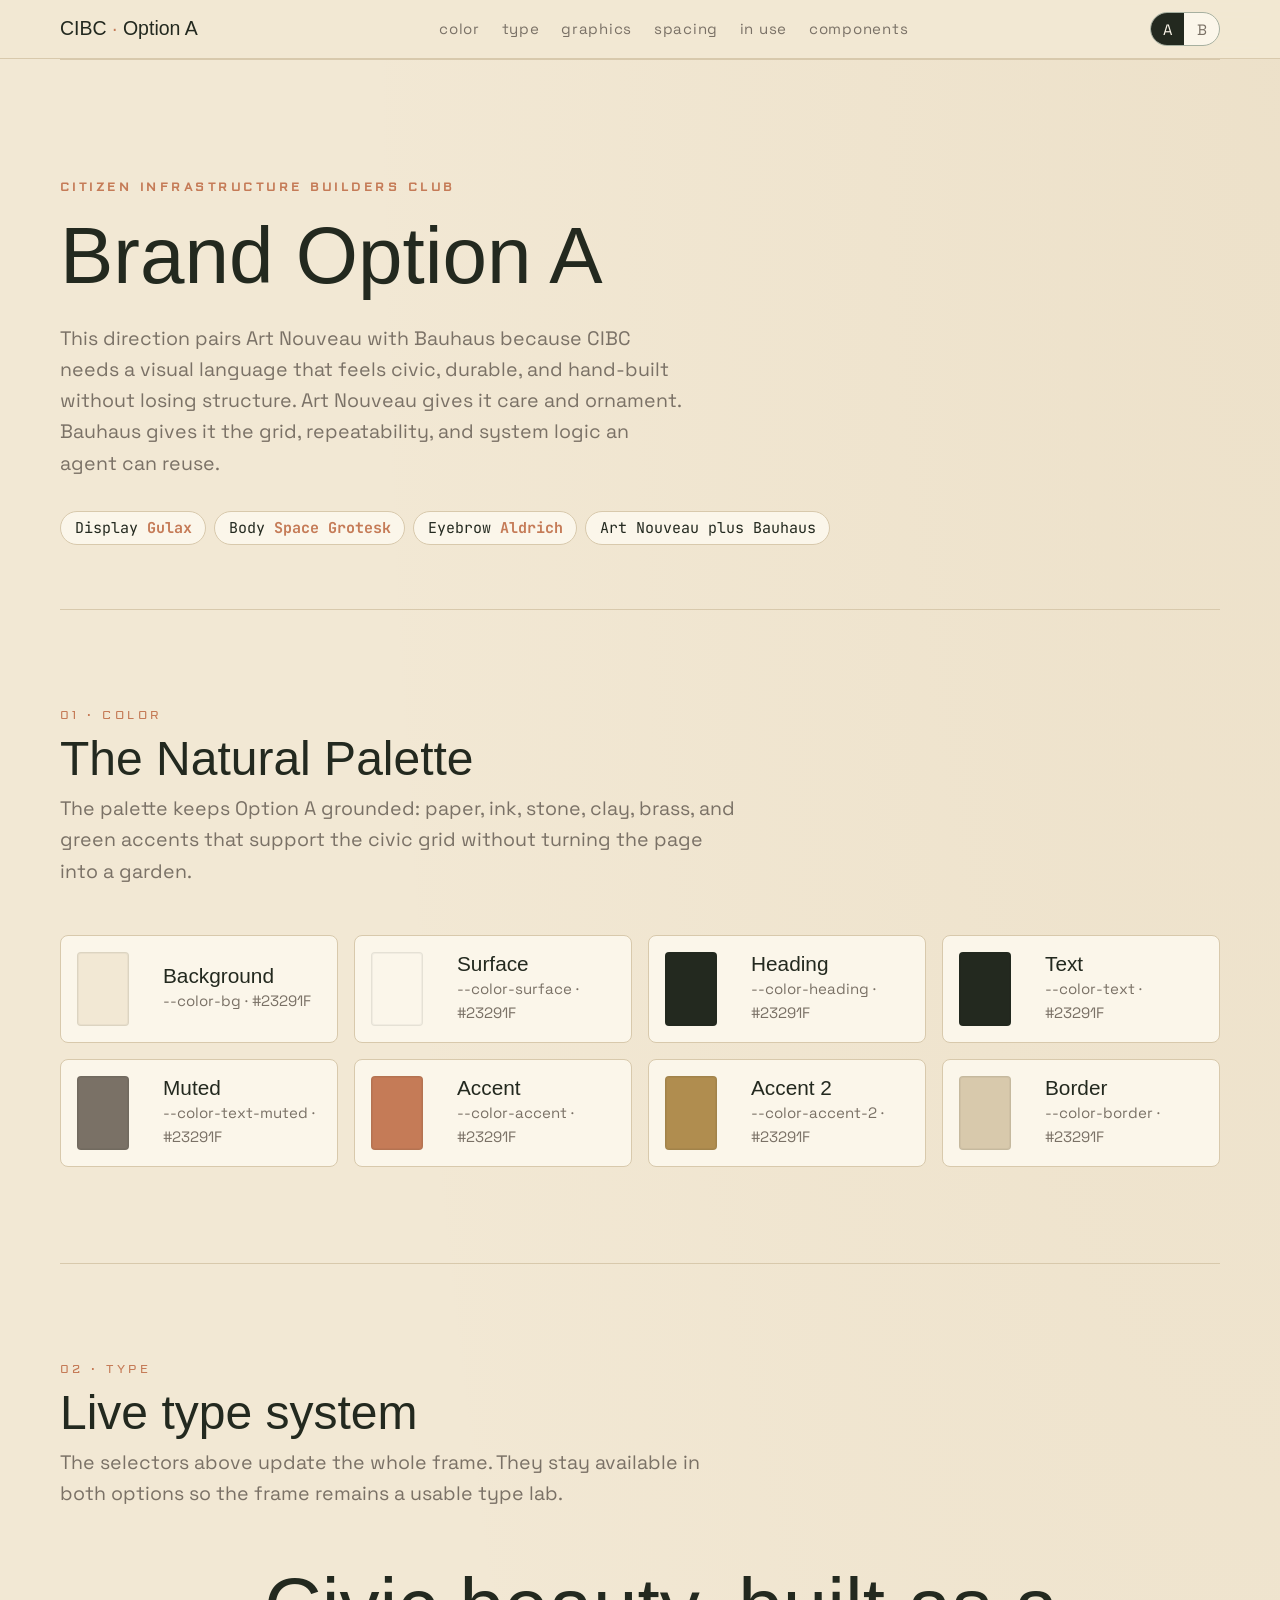
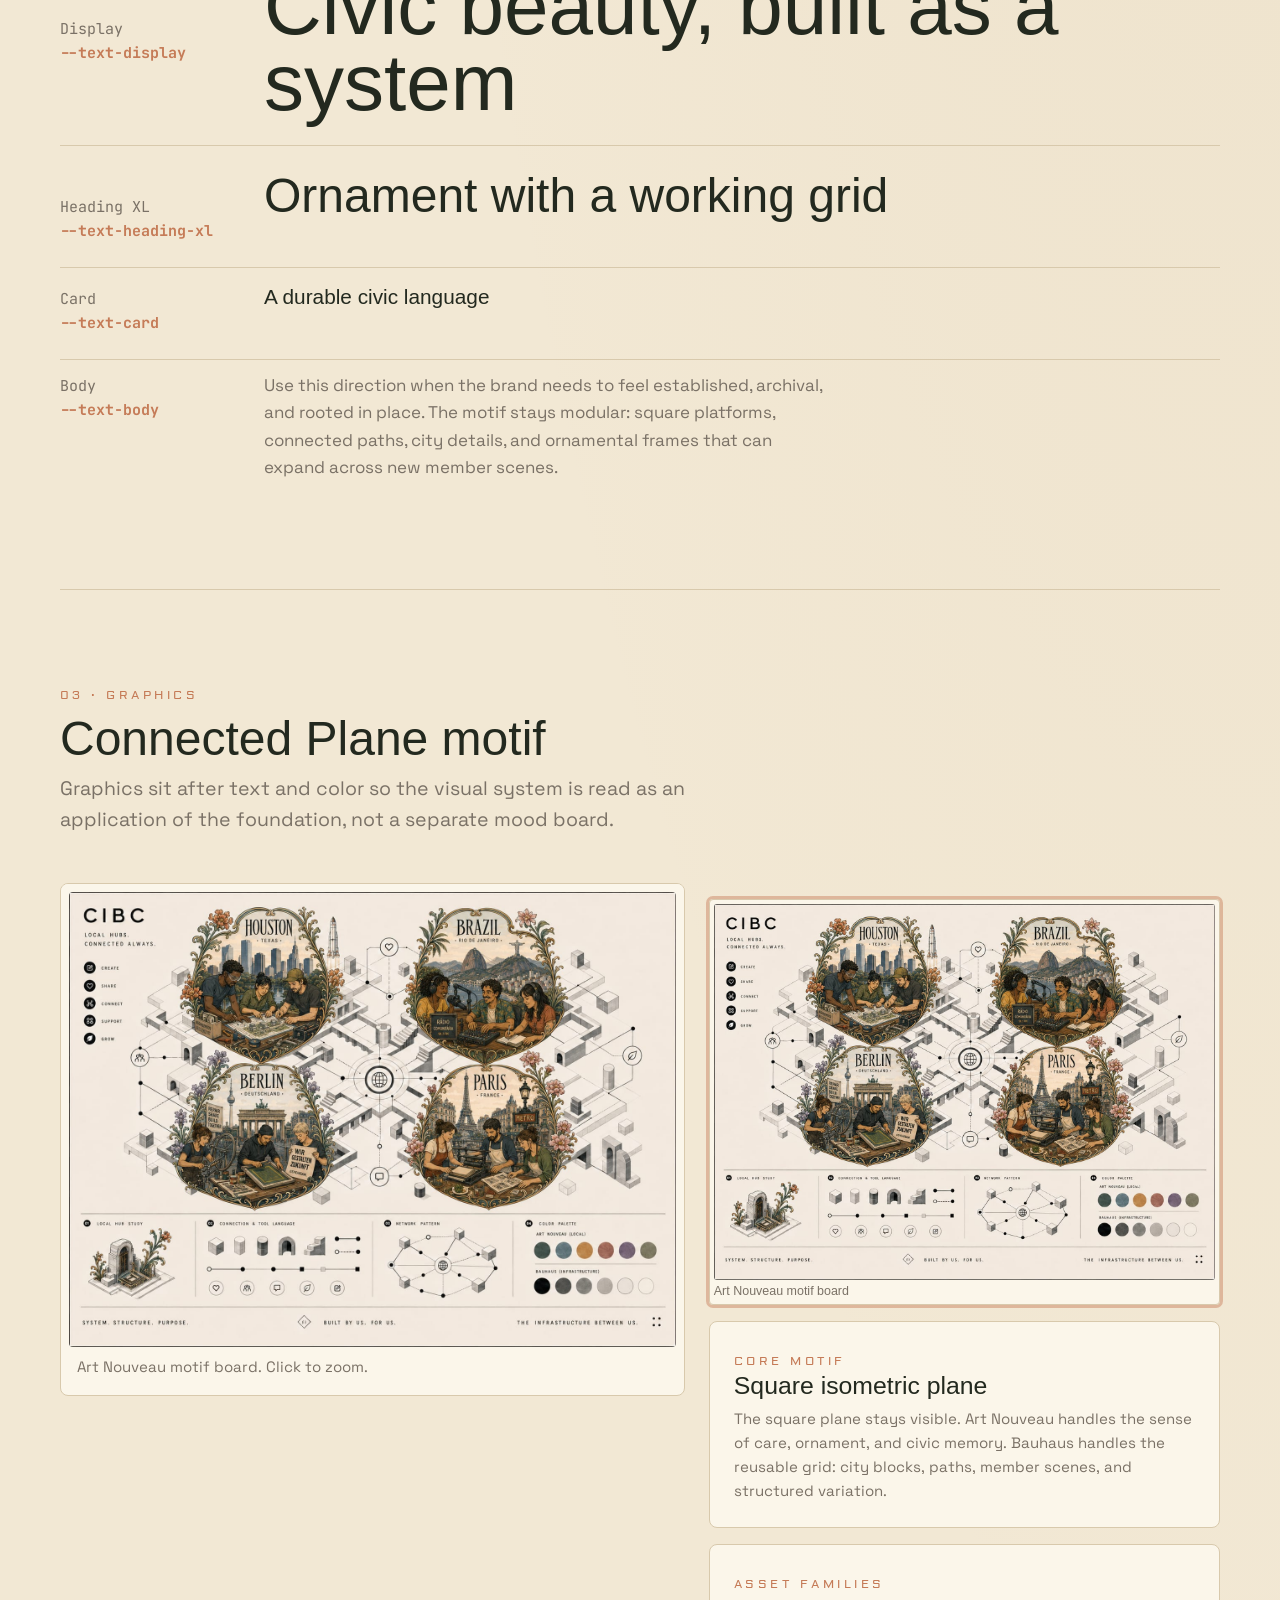
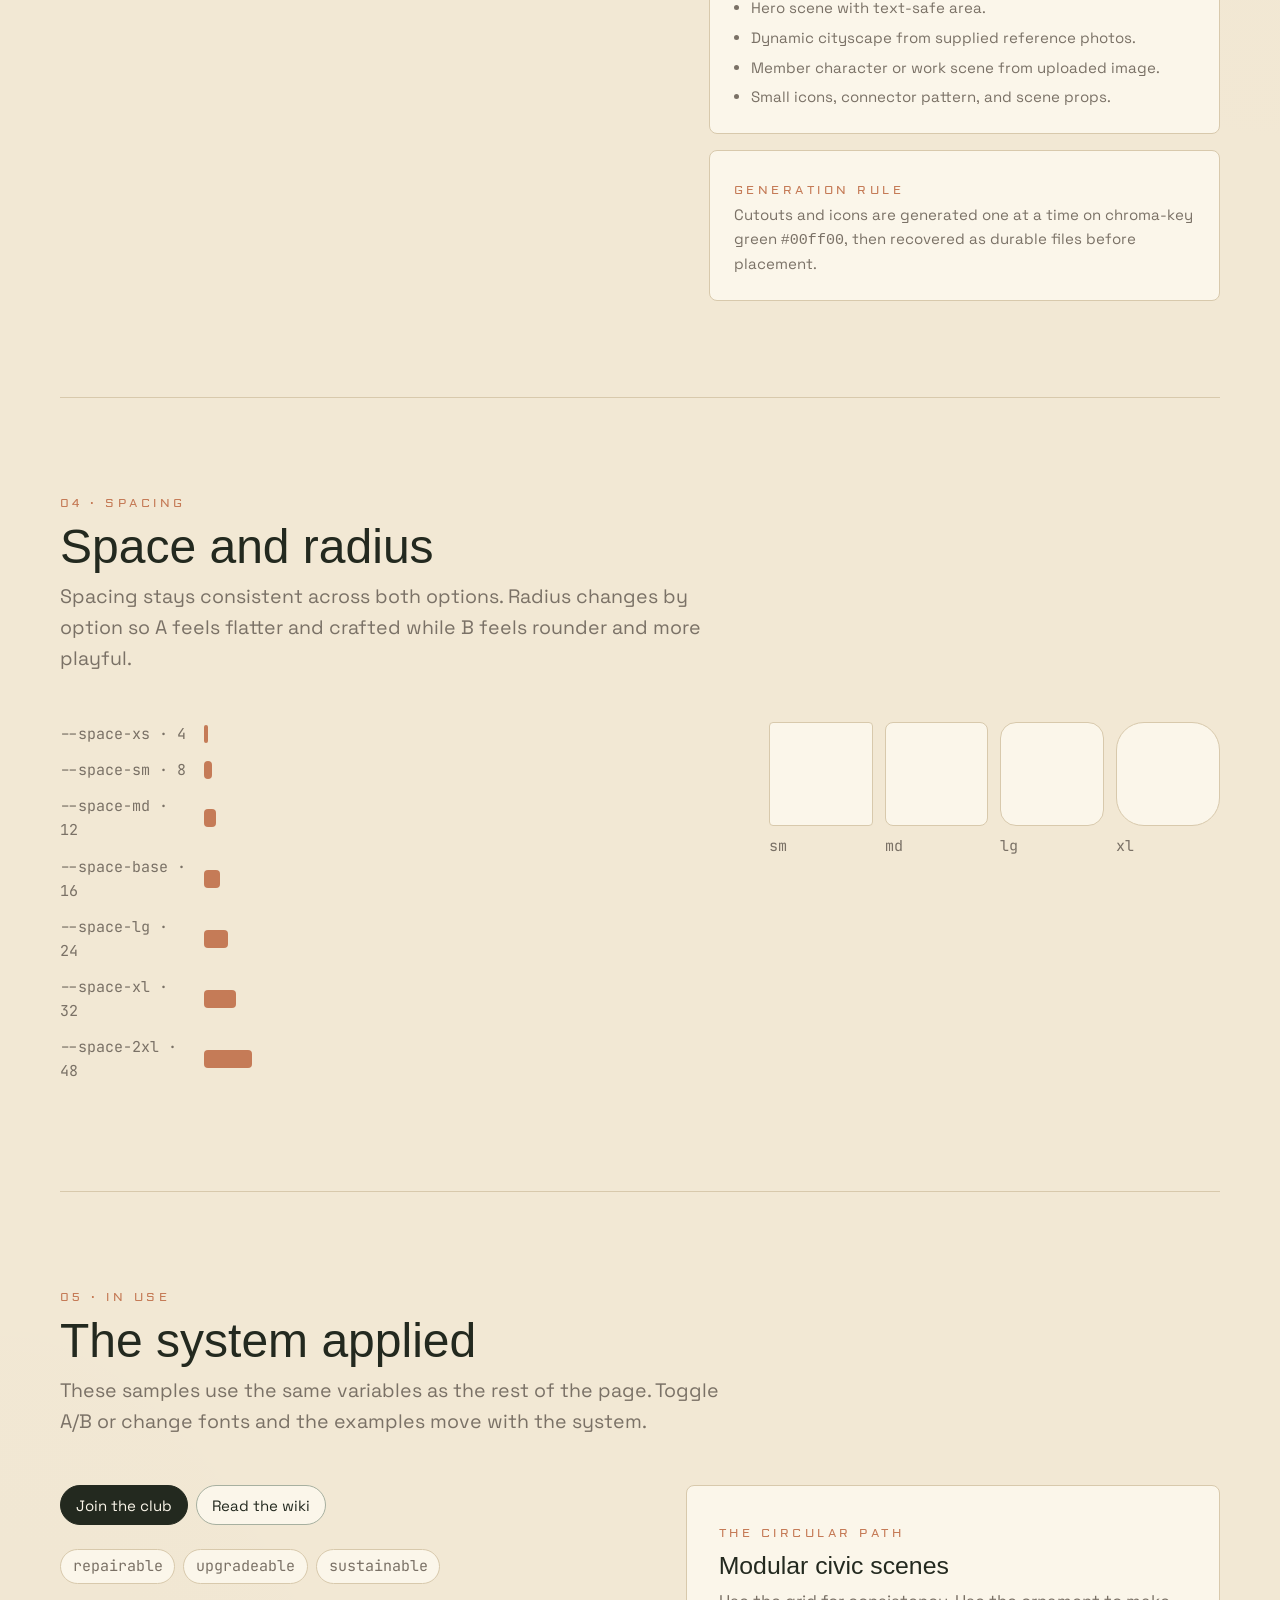
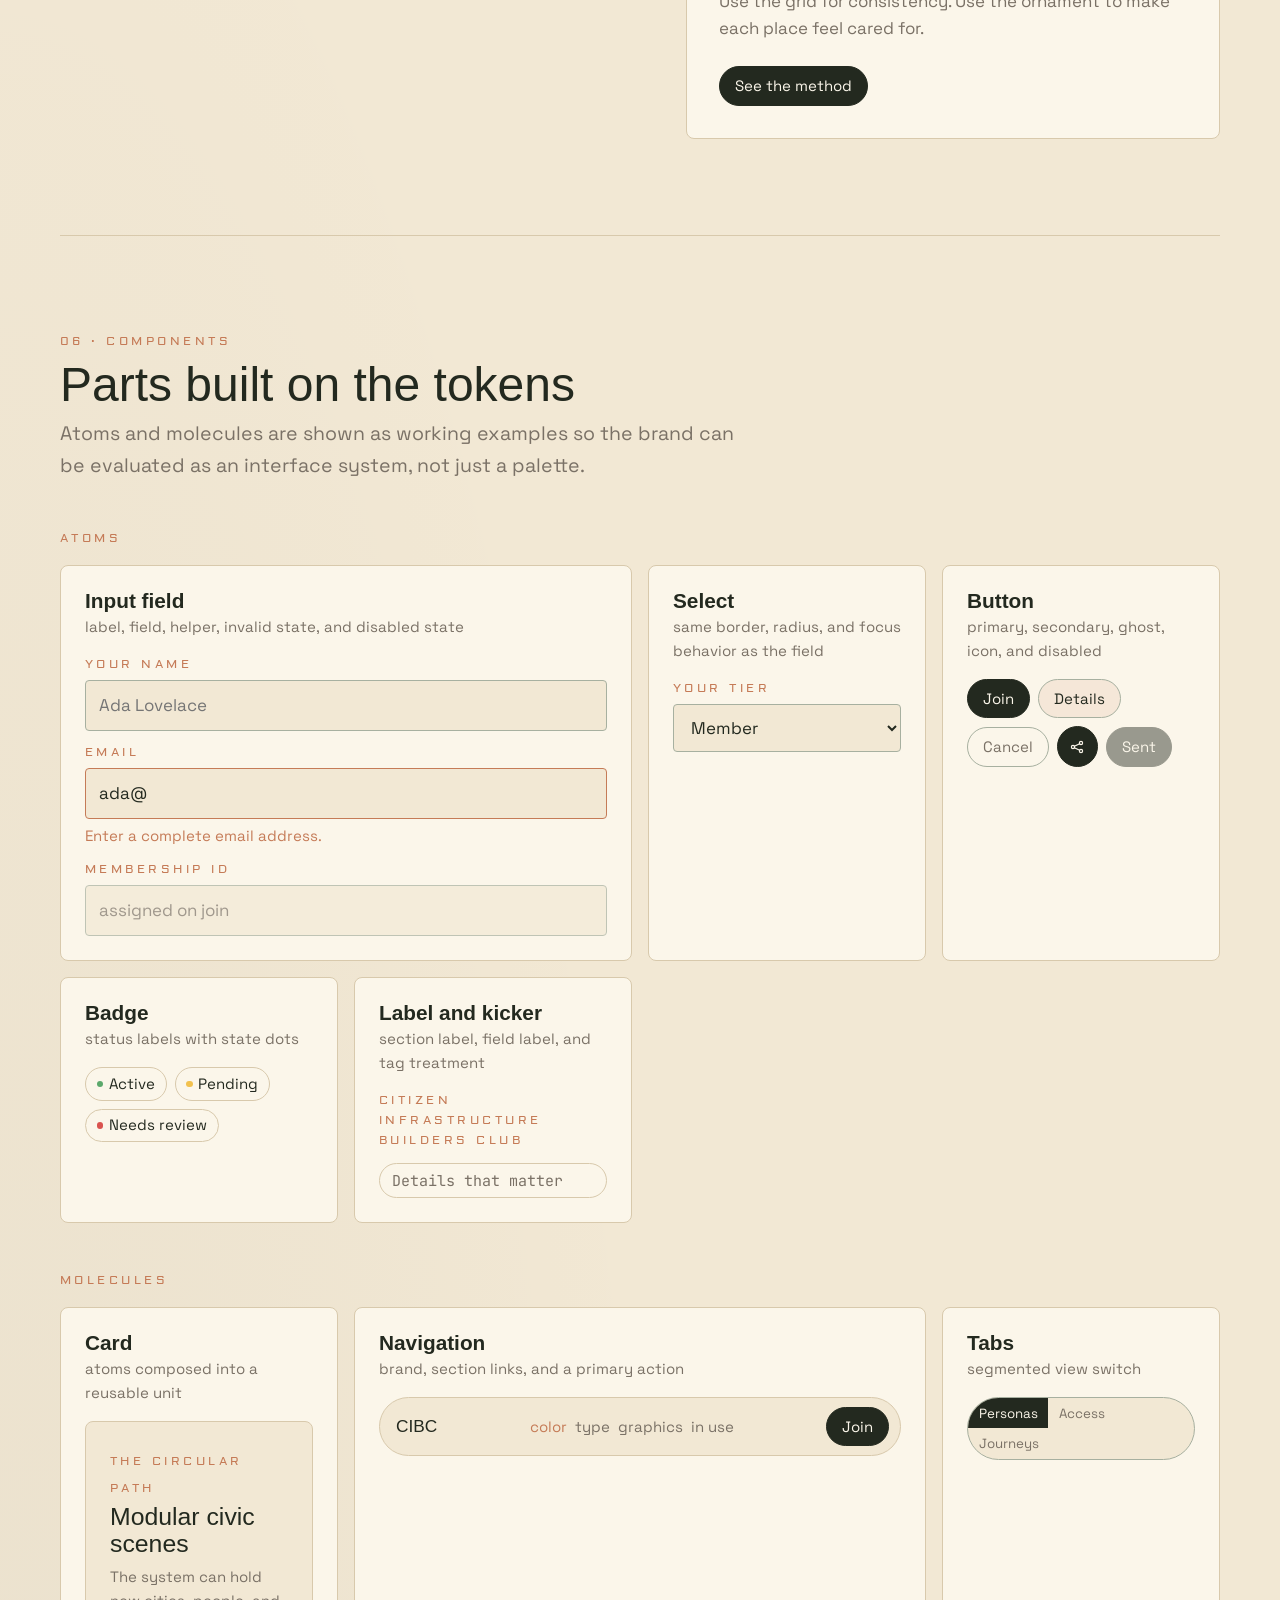
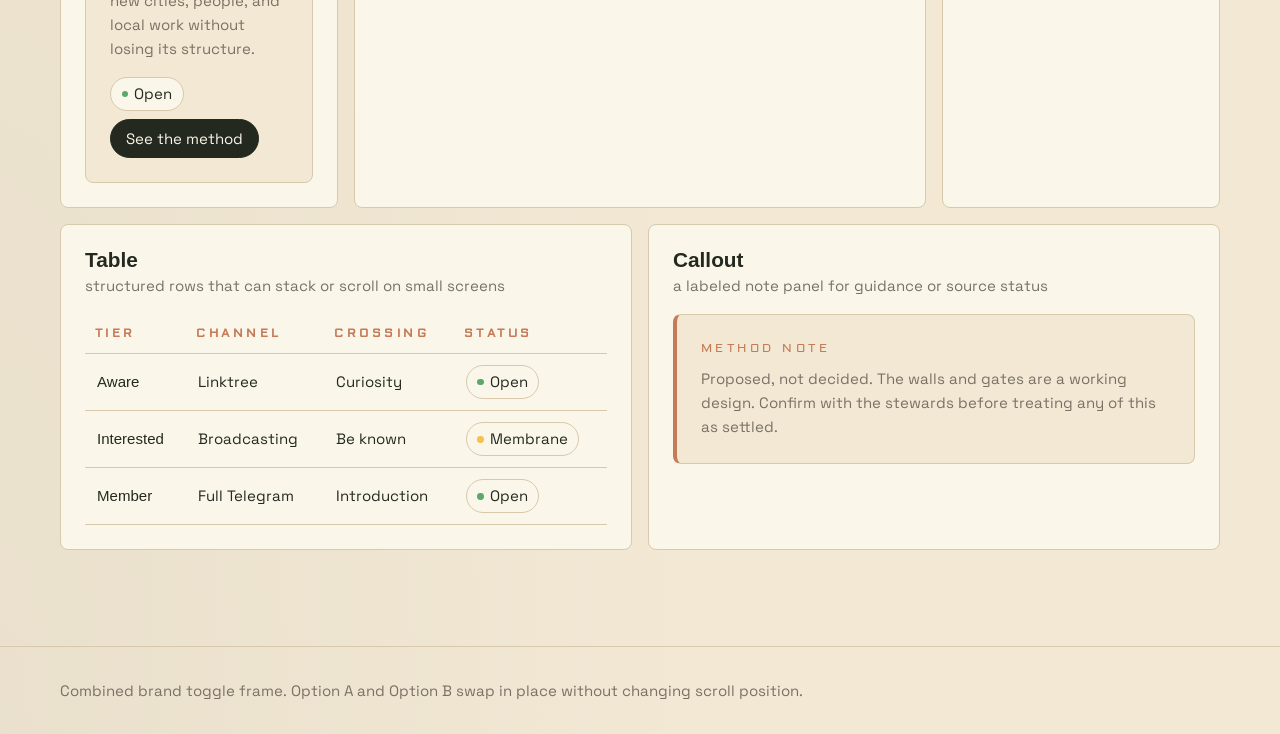
==== commit 1f195dea: "Clarify CIBC brand option intent" ====
--- a/brand-options/index.html
+++ b/brand-options/index.html
@@ -338,8 +338,8 @@
 <main>
   <section class="masthead wrap" id="top">
     <span class="eyebrow">Citizen Infrastructure Builders Club</span>
-    <h1 id="heroTitle">Beauty should last.</h1>
-    <p class="lede" id="heroLede">An Art Nouveau and Bauhaus system for infrastructure that grows with community. Toggle to Option B without losing your place.</p>
+    <h1 id="heroTitle">Brand Option A</h1>
+    <p class="lede" id="heroLede">This direction pairs Art Nouveau with Bauhaus because CIBC needs a visual language that feels civic, durable, and hand-built without losing structure. Art Nouveau gives it care and ornament. Bauhaus gives it the grid, repeatability, and system logic an agent can reuse.</p>
     <div class="meta-row">
       <span class="meta-chip">Display <b id="metaDisplay">Gulax</b></span>
       <span class="meta-chip">Body <b id="metaBody">Space Grotesk</b></span>
@@ -352,7 +352,7 @@
     <div class="section-head">
       <span class="eyebrow">01 · Color</span>
       <h2 id="colorTitle">The Natural Palette</h2>
-      <p id="colorLede">Semantic roles point at the named pigments below, so a single change ripples through every surface.</p>
+      <p id="colorLede">The palette keeps Option A grounded: paper, ink, stone, clay, brass, and green accents that support the civic grid without turning the page into a garden.</p>
     </div>
     <div class="hub-row" aria-label="Option B hub colors">
       <div class="hub"><div class="hub-swatch" style="background:var(--palette-hub-green)"></div><div class="hub-meta">Green hub</div></div>
@@ -578,7 +578,7 @@
 </main>
 
 <footer class="footer">
-  <div class="wrap">Combined brand toggle frame. Option A and Option B keep live type selectors and swap in place without changing scroll position.</div>
+  <div class="wrap">Combined brand toggle frame. Option A and Option B swap in place without changing scroll position.</div>
 </footer>
 
 <div class="lightbox" id="lightbox" aria-hidden="true">
@@ -600,15 +600,15 @@
     eyebrowLabel: "Aldrich",
     caseValue: "uppercase",
     track: "0.28em",
-    heroTitle: "Beauty should last.",
-    heroLede: "An Art Nouveau and Bauhaus system for infrastructure that grows with community. Toggle to Option B without losing your place.",
+    heroTitle: "Brand Option A",
+    heroLede: "This direction pairs Art Nouveau with Bauhaus because CIBC needs a visual language that feels civic, durable, and hand-built without losing structure. Art Nouveau gives it care and ornament. Bauhaus gives it the grid, repeatability, and system logic an agent can reuse.",
     direction: "Art Nouveau plus Bauhaus",
     colorTitle: "The Natural Palette",
-    colorLede: "Semantic roles point at the named pigments below, so a single change ripples through every surface.",
-    sampleDisplay: "Rethink. Reuse.",
-    sampleHeading: "Technology in harmony with life",
-    sampleCard: "Found pieces, new purpose",
-    sampleBody: "Infrastructure that grows with community. The internet is the canvas; we shape it together through local tools, built to adapt and built to last.",
+    colorLede: "The palette keeps Option A grounded: paper, ink, stone, clay, brass, and green accents that support the civic grid without turning the page into a garden.",
+    sampleDisplay: "Civic beauty, built as a system",
+    sampleHeading: "Ornament with a working grid",
+    sampleCard: "A durable civic language",
+    sampleBody: "Use this direction when the brand needs to feel established, archival, and rooted in place. The motif stays modular: square platforms, connected paths, city details, and ornamental frames that can expand across new member scenes.",
     references: [
       {
         src: "assets/20260619_cibc_motif-board.jpeg",
@@ -616,17 +616,17 @@
         label: "Art Nouveau motif board"
       }
     ],
-    motifRule: "The plane stays visible. Art Nouveau ornament frames the structure, while Bauhaus geometry carries the paths, city blocks, and civic infrastructure.",
+    motifRule: "The square plane stays visible. Art Nouveau handles the sense of care, ornament, and civic memory. Bauhaus handles the reusable grid: city blocks, paths, member scenes, and structured variation.",
     demoEyebrow: "The circular path",
-    demoTitle: "Modular by design",
-    demoCopy: "Built to adapt. Built to last. Make, use, return, renew, regenerate.",
+    demoTitle: "Modular civic scenes",
+    demoCopy: "Use the grid for consistency. Use the ornament to make each place feel cared for.",
     componentSelectLabel: "Your tier",
     componentPrimary: "Join",
     componentSecondary: "Details",
     componentTag: "Details that matter",
     componentCardEyebrow: "The circular path",
-    componentCardTitle: "Modular by design",
-    componentCardCopy: "Built to adapt. Built to last. Make, use, return, renew.",
+    componentCardTitle: "Modular civic scenes",
+    componentCardCopy: "The system can hold new cities, people, and local work without losing its structure.",
     componentCardButton: "See the method",
     componentNavButton: "Join",
     componentTabs: ["Personas", "Access", "Journeys"],
@@ -651,15 +651,15 @@
     eyebrowLabel: "Familjen Grotesk",
     caseValue: "none",
     track: "0.02em",
-    heroTitle: "Local hubs, <em>connected.</em>",
-    heroLede: "A warm, buildable system for local tools and real impact. Different places, shared connections. The internet is ours to shape.",
-    direction: "Playful Local Hubs",
+    heroTitle: "Brand Option B",
+    heroLede: "This direction is built for reuse. Quirky human characters, simple props, square hubs, and connector lines make it easy for members or future agents to generate new scenes without needing an illustrator.",
+    direction: "Playful reusable hubs",
     colorTitle: "Five hubs, one network",
     colorLede: "Each local hub gets its own accent. Navy holds the structure, orange does the pointing.",
-    sampleDisplay: "Build your space",
-    sampleHeading: "Different places, shared connections",
-    sampleCard: "Tools live locally",
-    sampleBody: "The internet is the canvas. We shape it together through local tools, relevant and familiar, made for the people who use them.",
+    sampleDisplay: "Simple pieces, many scenes",
+    sampleHeading: "Quirky humans, reusable parts",
+    sampleCard: "Members can make their own",
+    sampleBody: "Use this direction when the brand needs to feel open, friendly, and easy to extend. A member photo can become a character. A local task can become a scene. The square hub and connector line keep every new image part of the same system.",
     references: [
       {
         src: "assets/20260621_cibc-b_reference-network-people-squares.jpg",
@@ -677,17 +677,17 @@
         label: "Existing local hubs board"
       }
     ],
-    motifRule: "The plane becomes a friendly hub tile. Rounded routes, node dots, and color-coded hub accents make the network feel local and buildable.",
+    motifRule: "The square plane becomes the reusable hub. Characters, simple tools, labels, routes, and node dots can change from city to city while the structure stays recognizable.",
     demoEyebrow: "Community node",
-    demoTitle: "Different places, shared connections",
-    demoCopy: "Each hub runs its own tools; the network keeps them linked.",
+    demoTitle: "Anyone can add a scene",
+    demoCopy: "A person, a task, a square hub, and one connector line. That is the repeatable kit.",
     componentSelectLabel: "Your hub",
     componentPrimary: "Start a hub",
     componentSecondary: "Browse",
     componentTag: "Community Kitchen · Zine Library",
     componentCardEyebrow: "Maker Space",
-    componentCardTitle: "Add your tools",
-    componentCardCopy: "Choose what helps your community thrive. Make it yours.",
+    componentCardTitle: "Add your scene",
+    componentCardCopy: "Start with a person and a local task. Keep the parts simple so the system can scale.",
     componentCardButton: "Connect",
     componentNavButton: "Start a hub",
     componentTabs: ["Hubs", "Tools", "People"],
@@ -698,7 +698,7 @@
       ["Maker Space", "Tool wall", "stewards", "Live", "ok"]
     ],
     componentCalloutLabel: "Note",
-    componentCalloutCopy: "Different places, shared connections. Each hub runs its own tools; the network keeps them linked."
+    componentCalloutCopy: "The style works because the pieces are simple: people, tasks, square hubs, props, and connector lines."
   }
 };
 
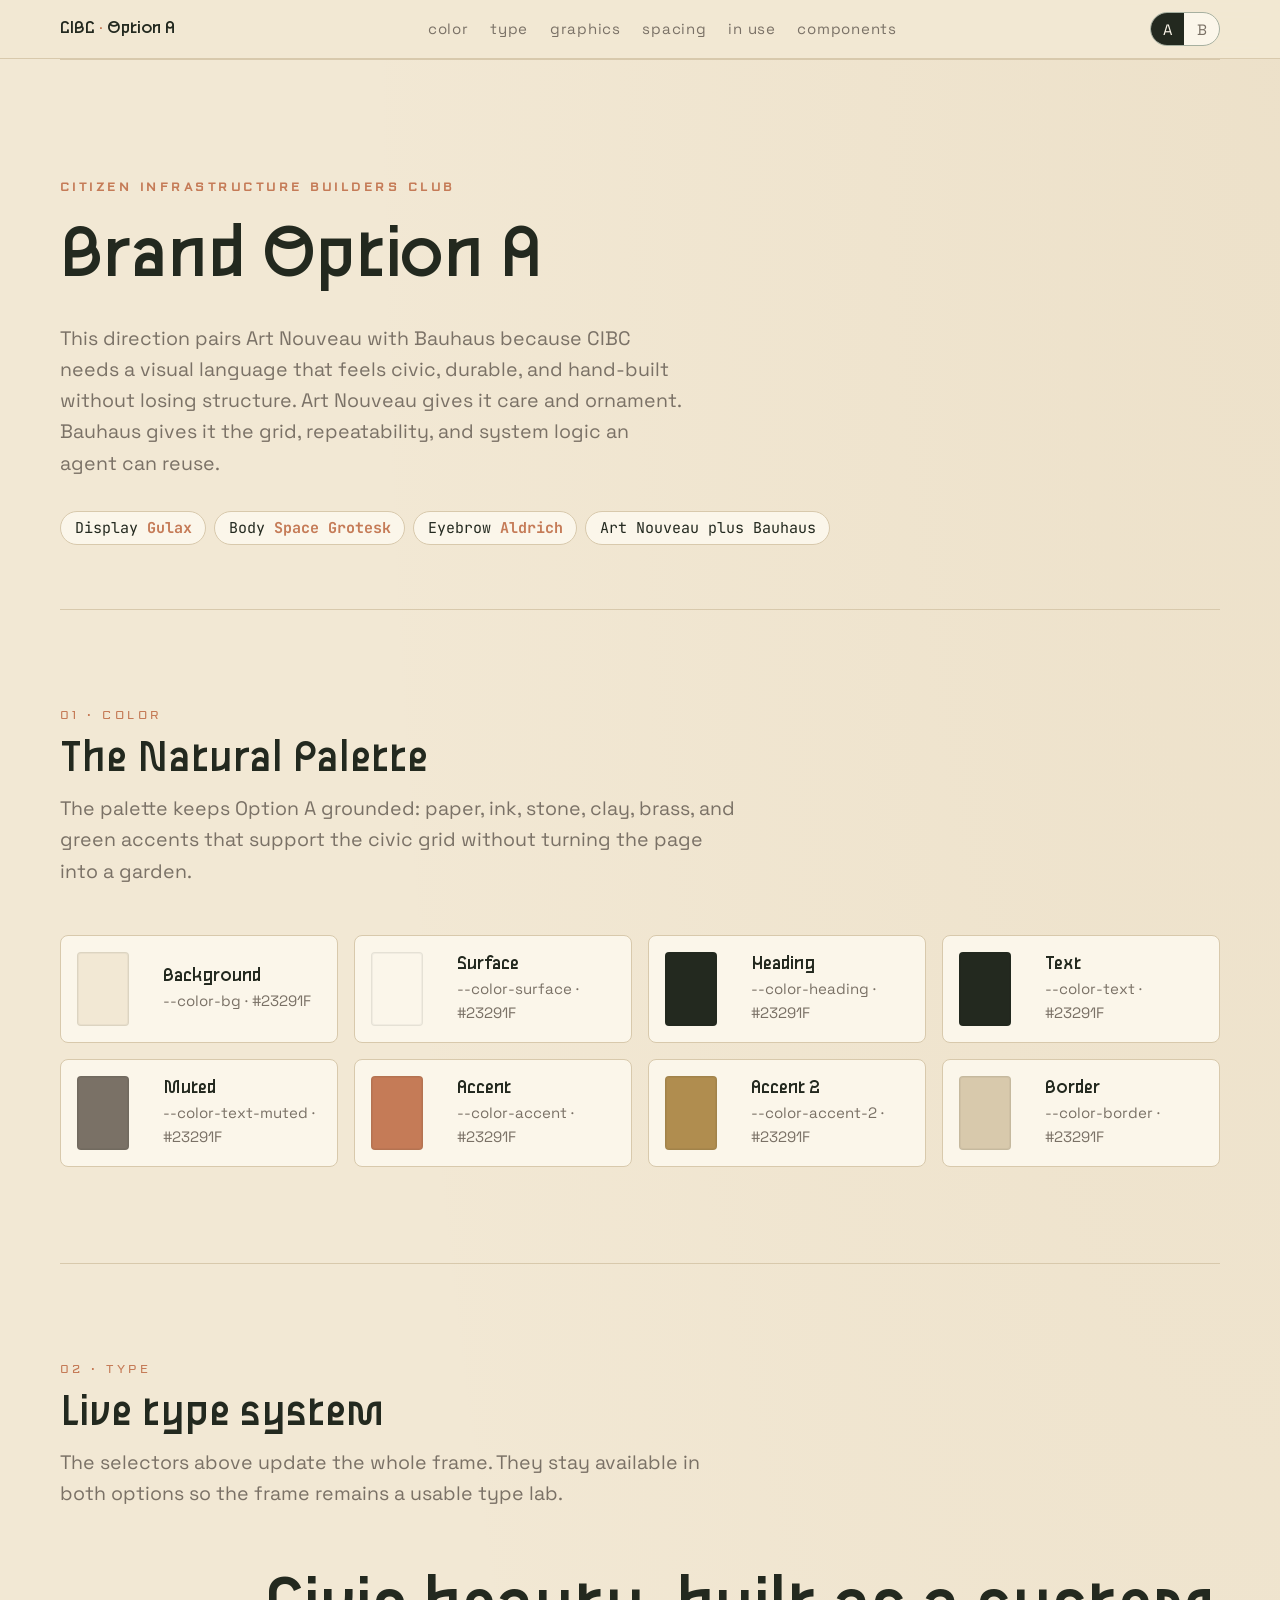
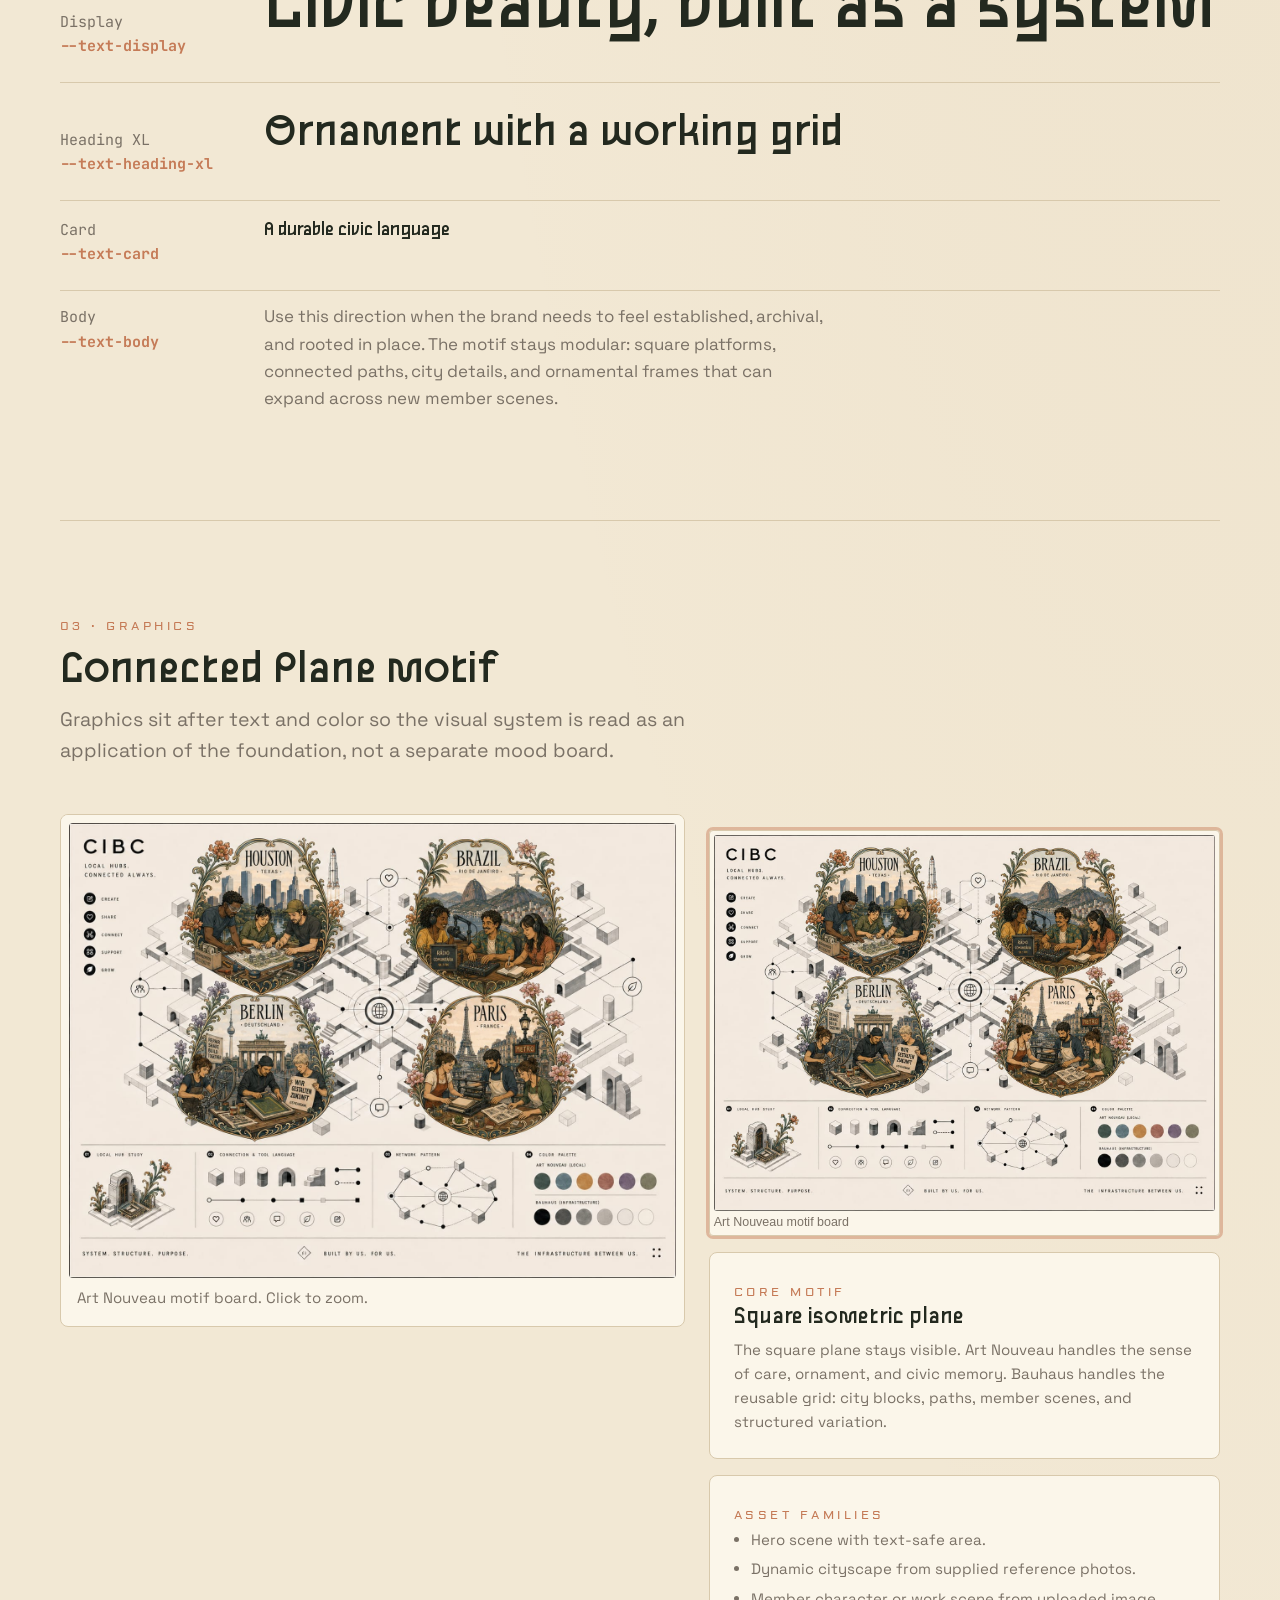
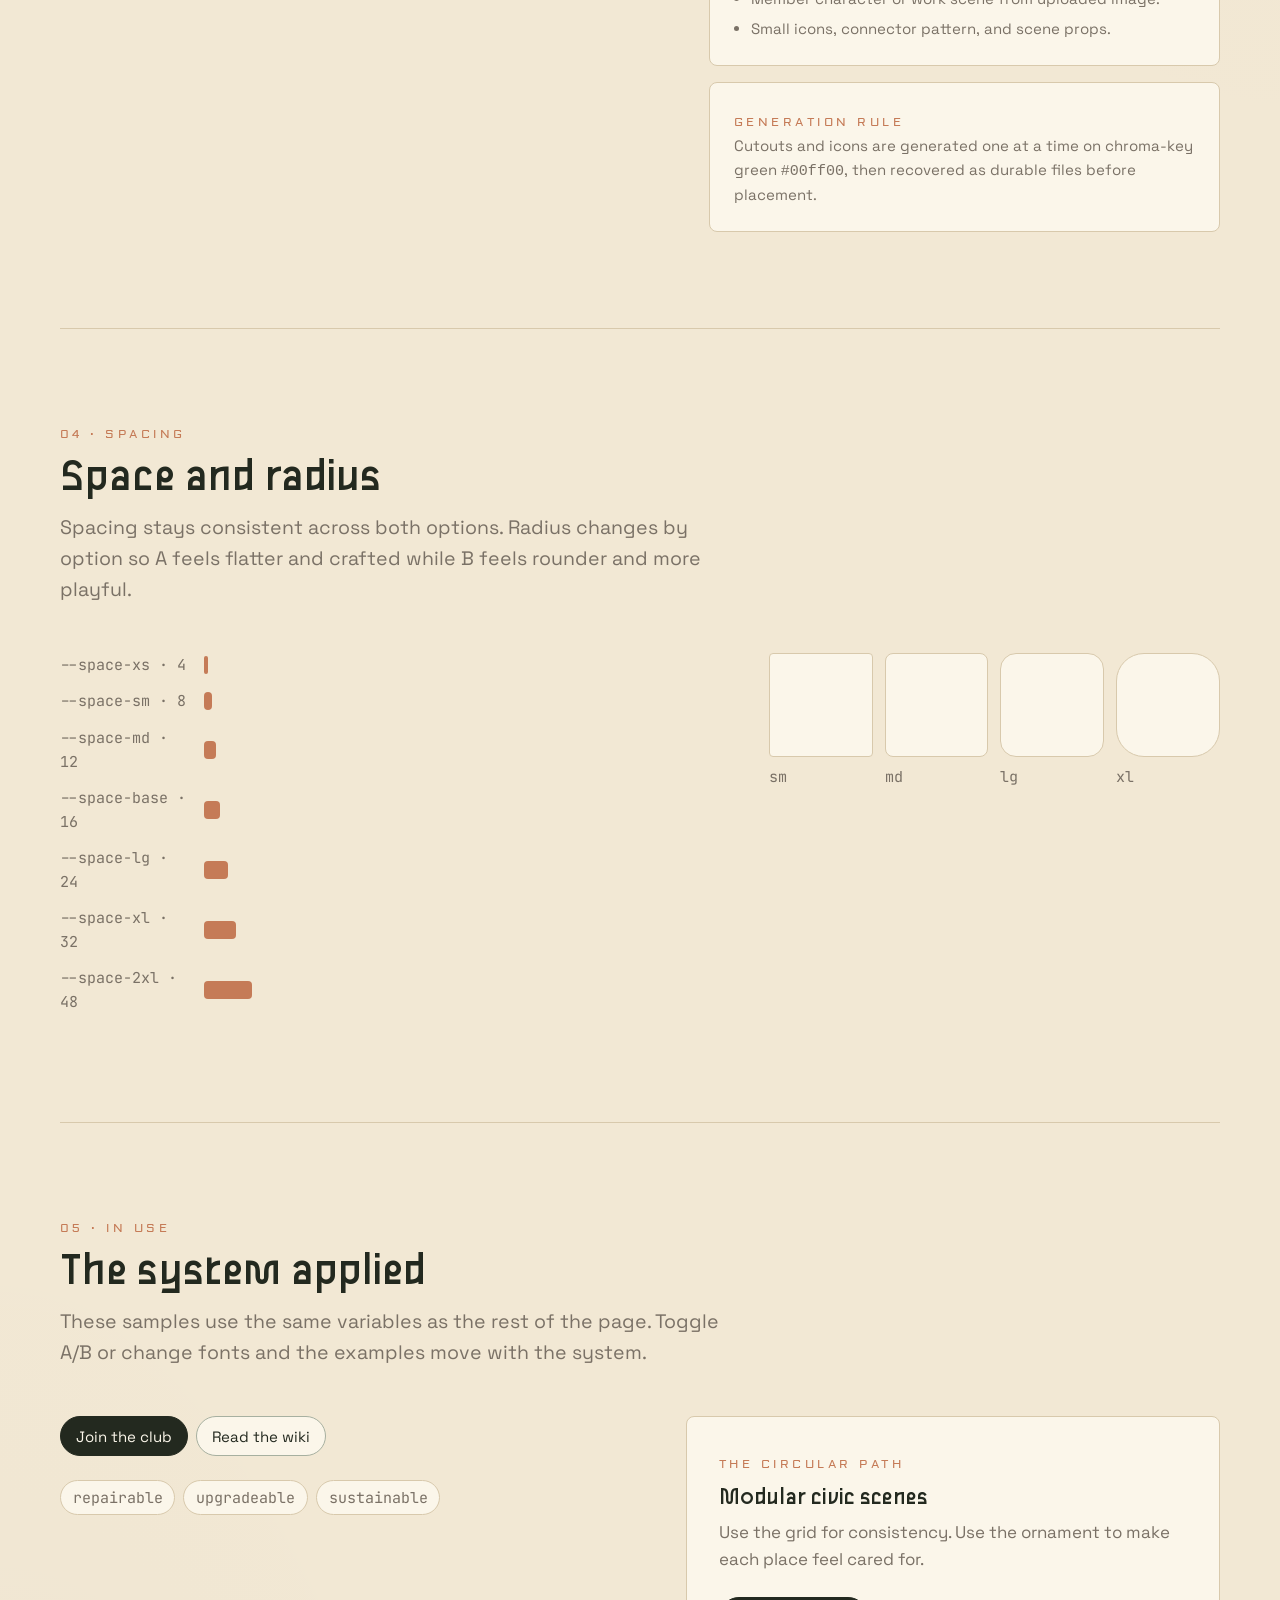
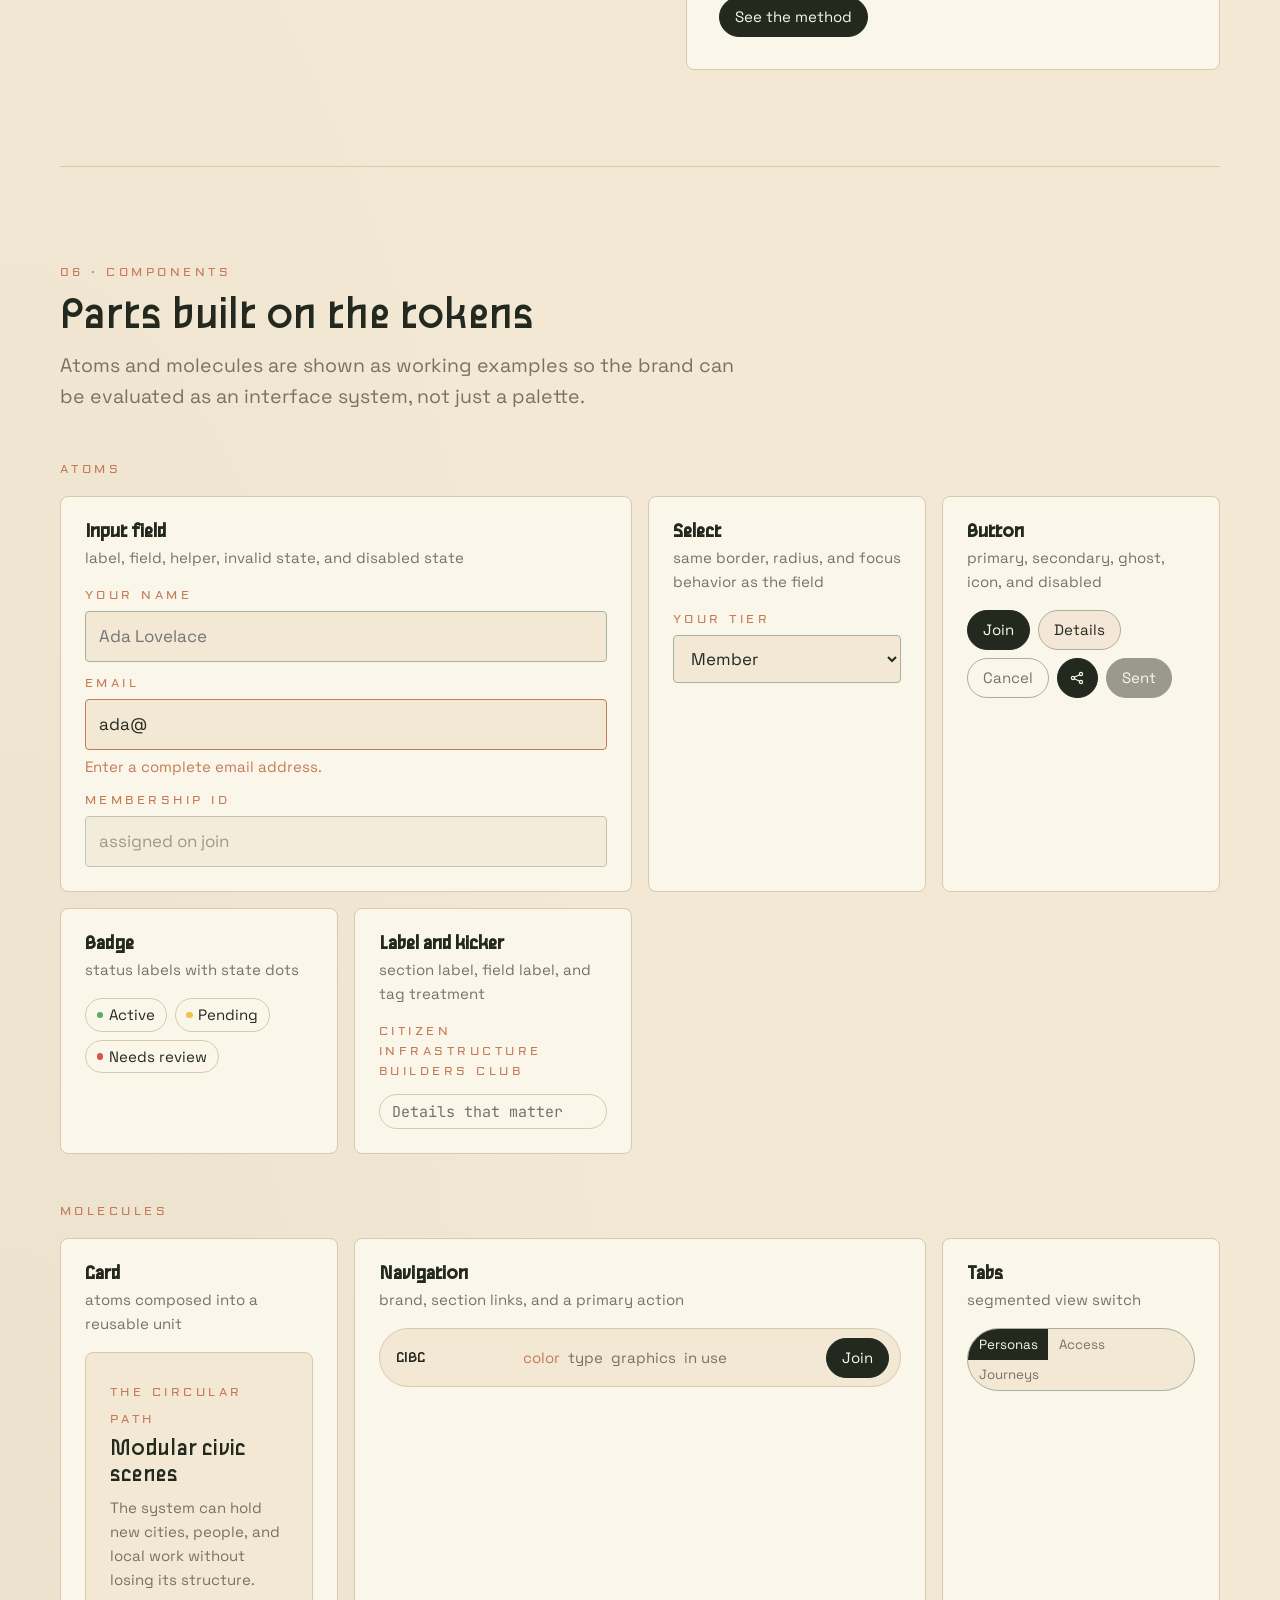
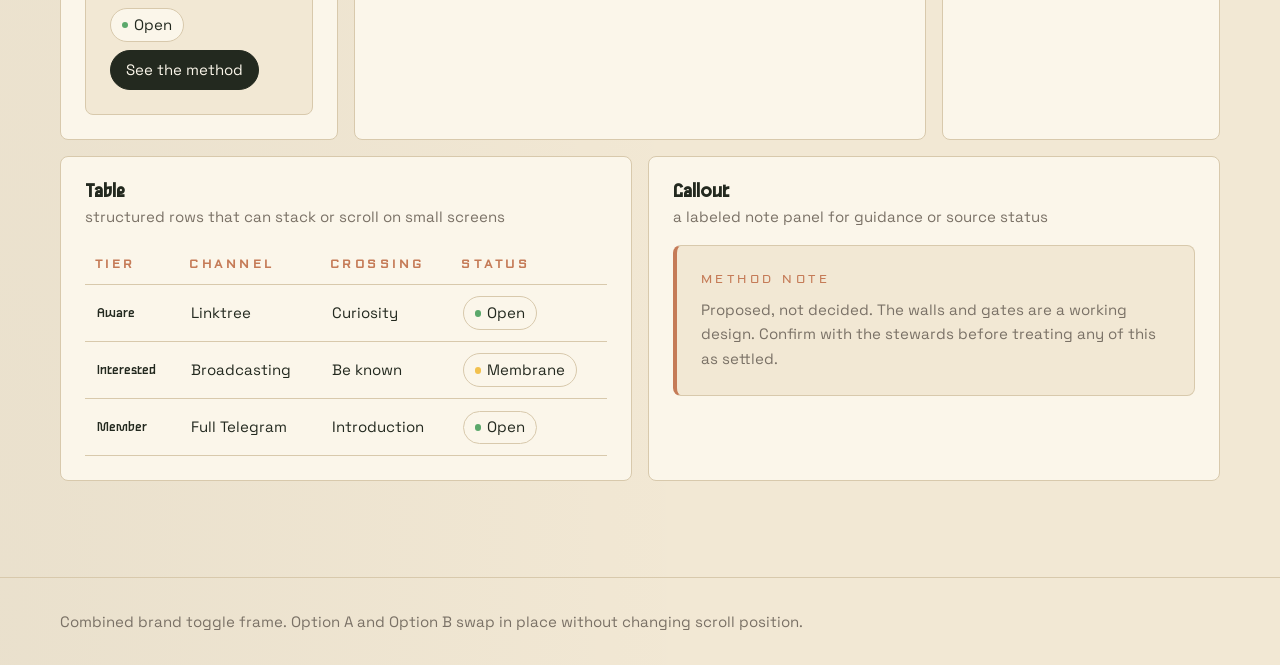
==== commit 29fbf606: "Move Gulax font out of _assets so GitHub Pages serves it GitHub Pages strips the underscore-prefixed" ====
--- a/brand-options/index.html
+++ b/brand-options/index.html
@@ -9,7 +9,7 @@
 <link rel="preconnect" href="https://fonts.gstatic.com" crossorigin>
 <link href="https://fonts.googleapis.com/css2?family=Aldrich&family=Bricolage+Grotesque:opsz,wght@12..96,600;12..96,700;12..96,800&family=DM+Sans:ital,opsz,wght@0,9..40,400;0,9..40,500;0,9..40,600;0,9..40,700&family=Familjen+Grotesk:wght@500;600;700&family=JetBrains+Mono:wght@400;500;600&family=Outfit:wght@500;700;800&family=Space+Grotesk:wght@400;500;600;700&family=Space+Mono:wght@400;700&display=swap" rel="stylesheet">
 <style>
-@font-face { font-family: "Gulax"; src: url("../_assets/fonts/gulax/gulax-regular.woff2") format("woff2"); font-style: normal; font-weight: 400; font-display: swap; }
+@font-face { font-family: "Gulax"; src: url("assets/fonts/gulax/gulax-regular.woff2") format("woff2"); font-style: normal; font-weight: 400; font-display: swap; }
 
 :root {
   --font-display: "Gulax", sans-serif;
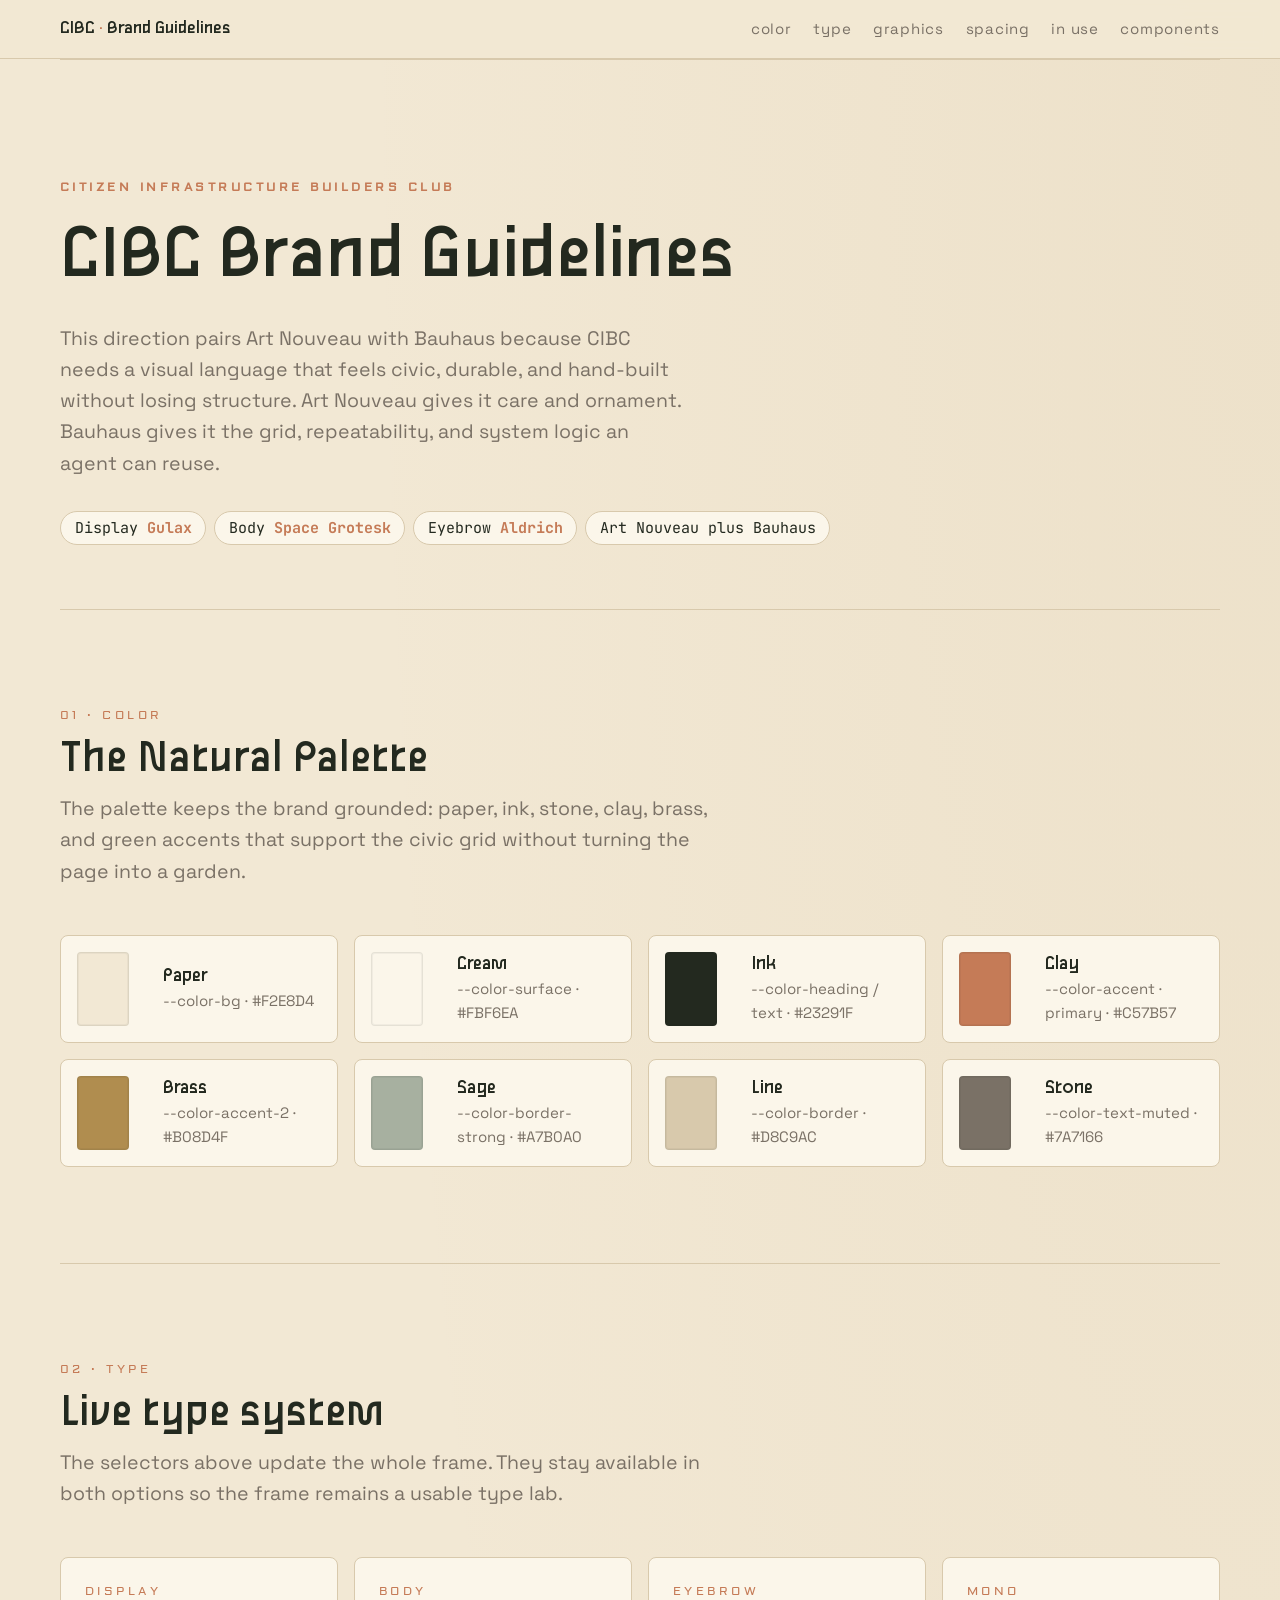
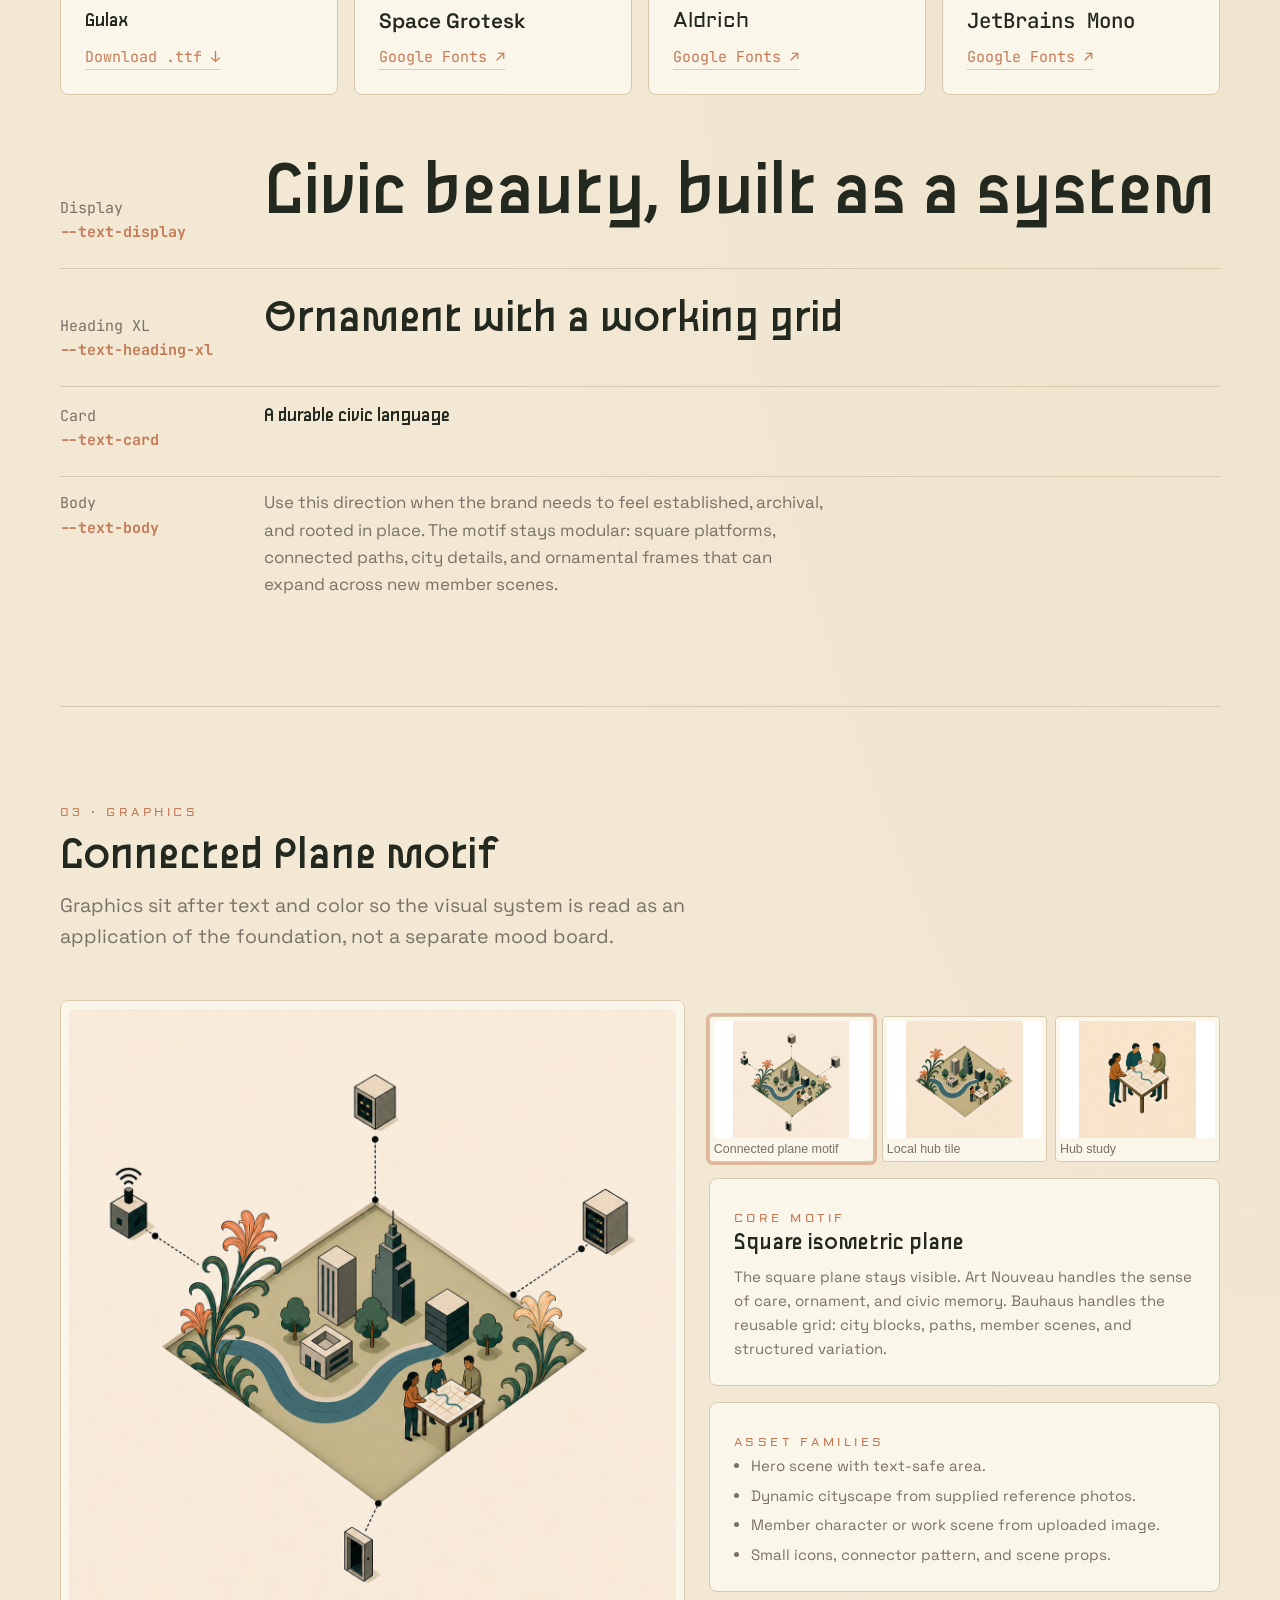
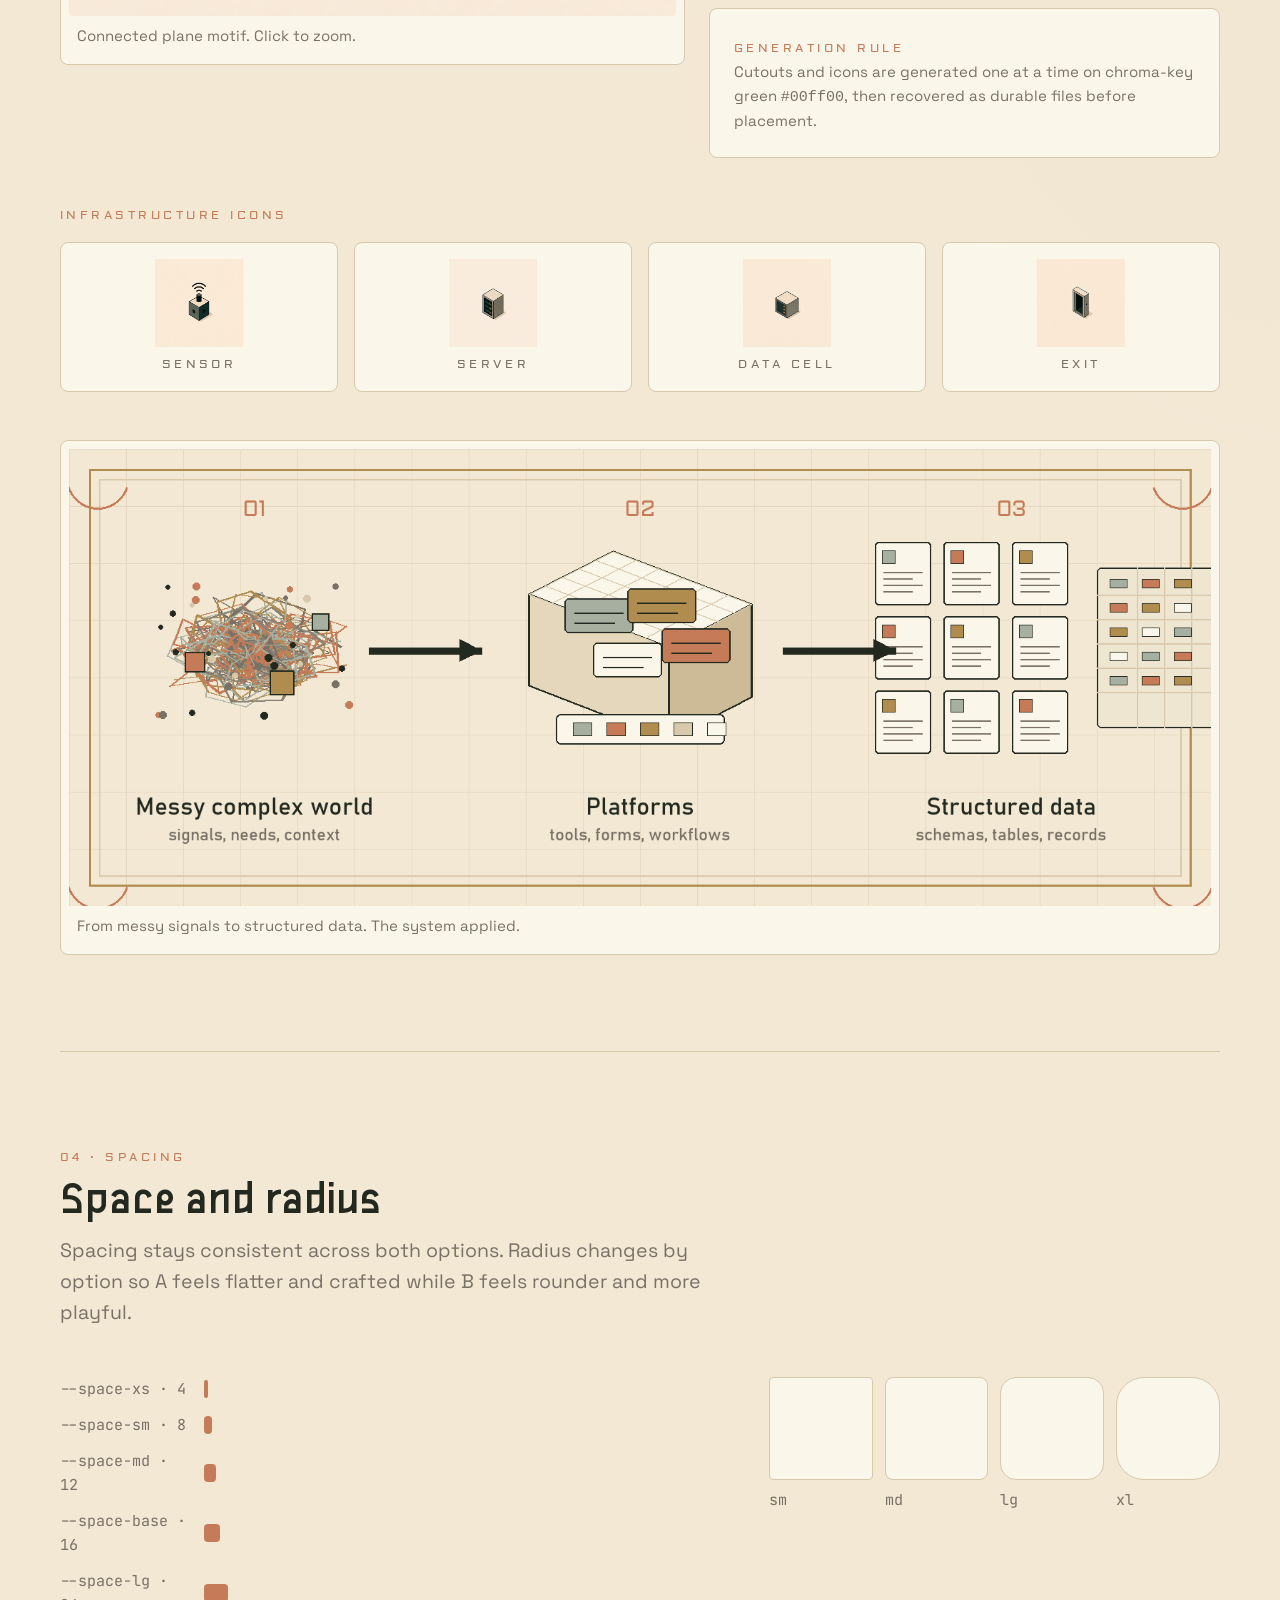
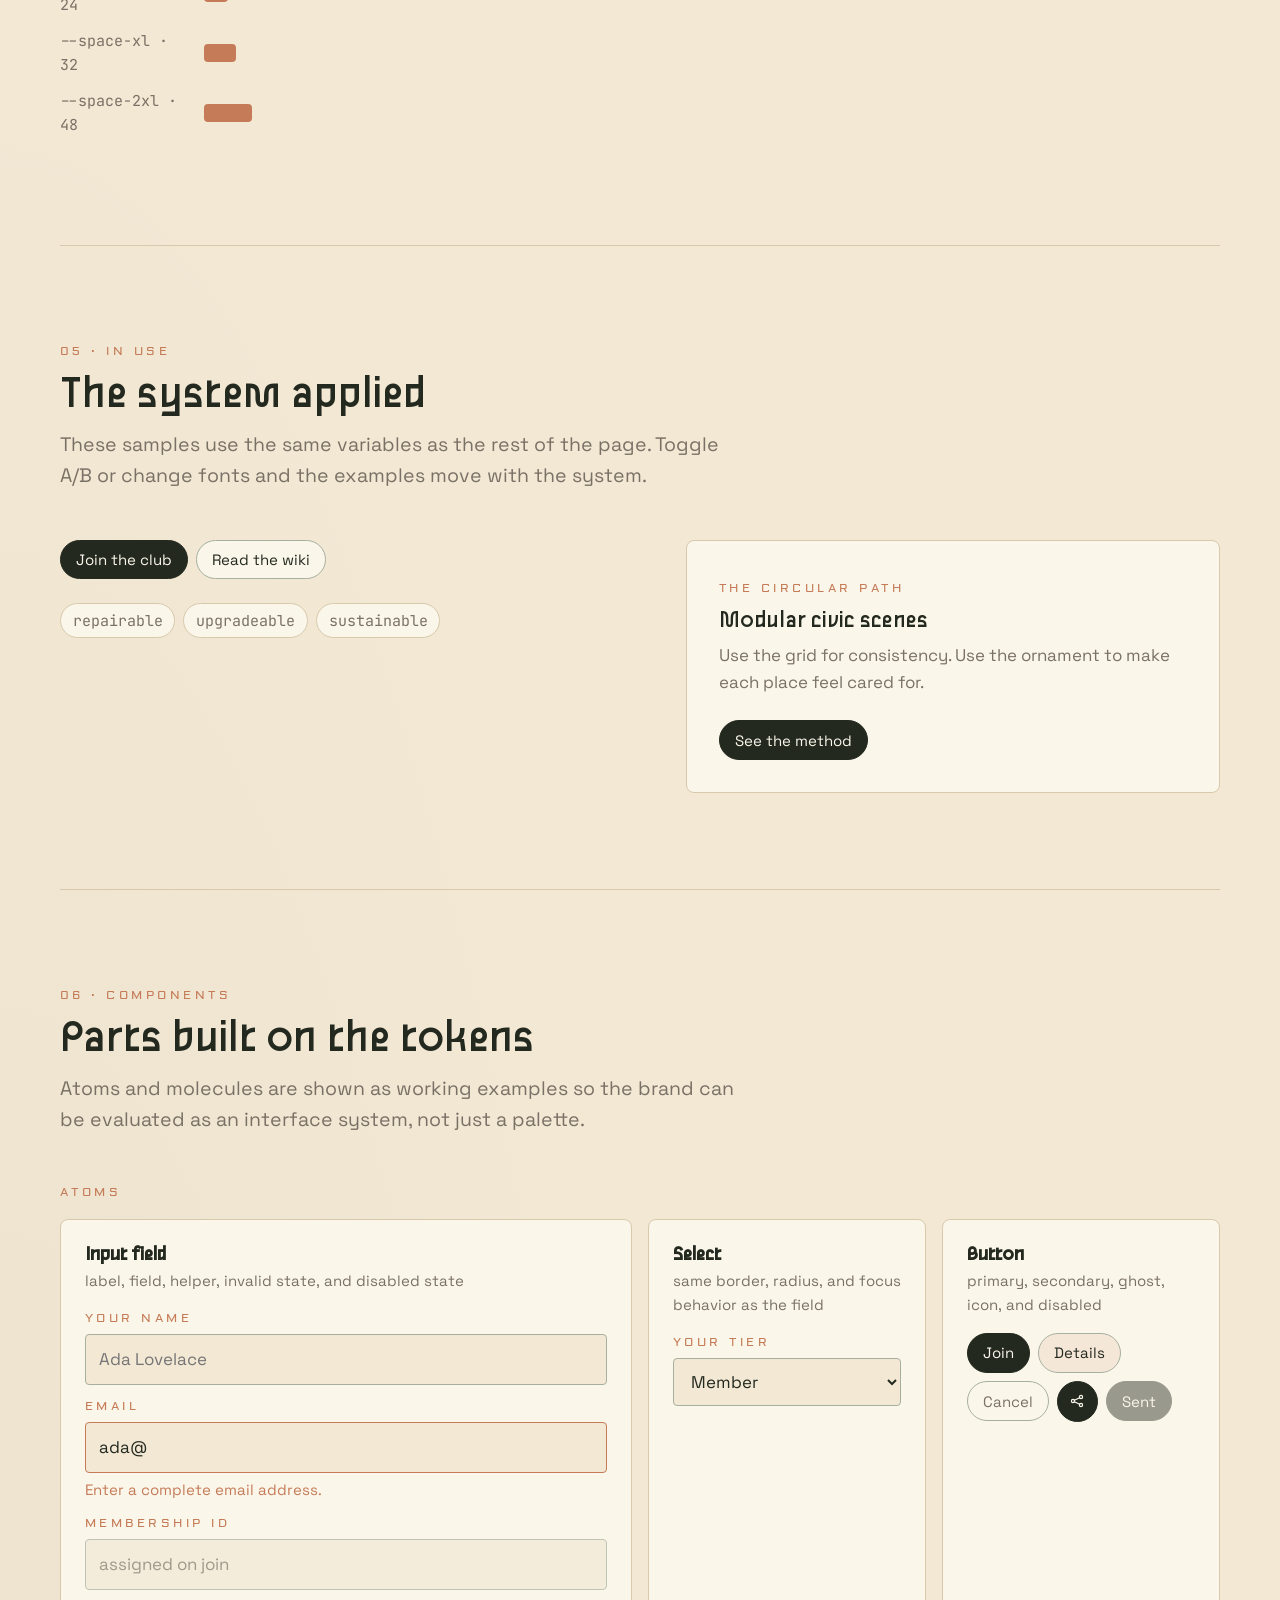
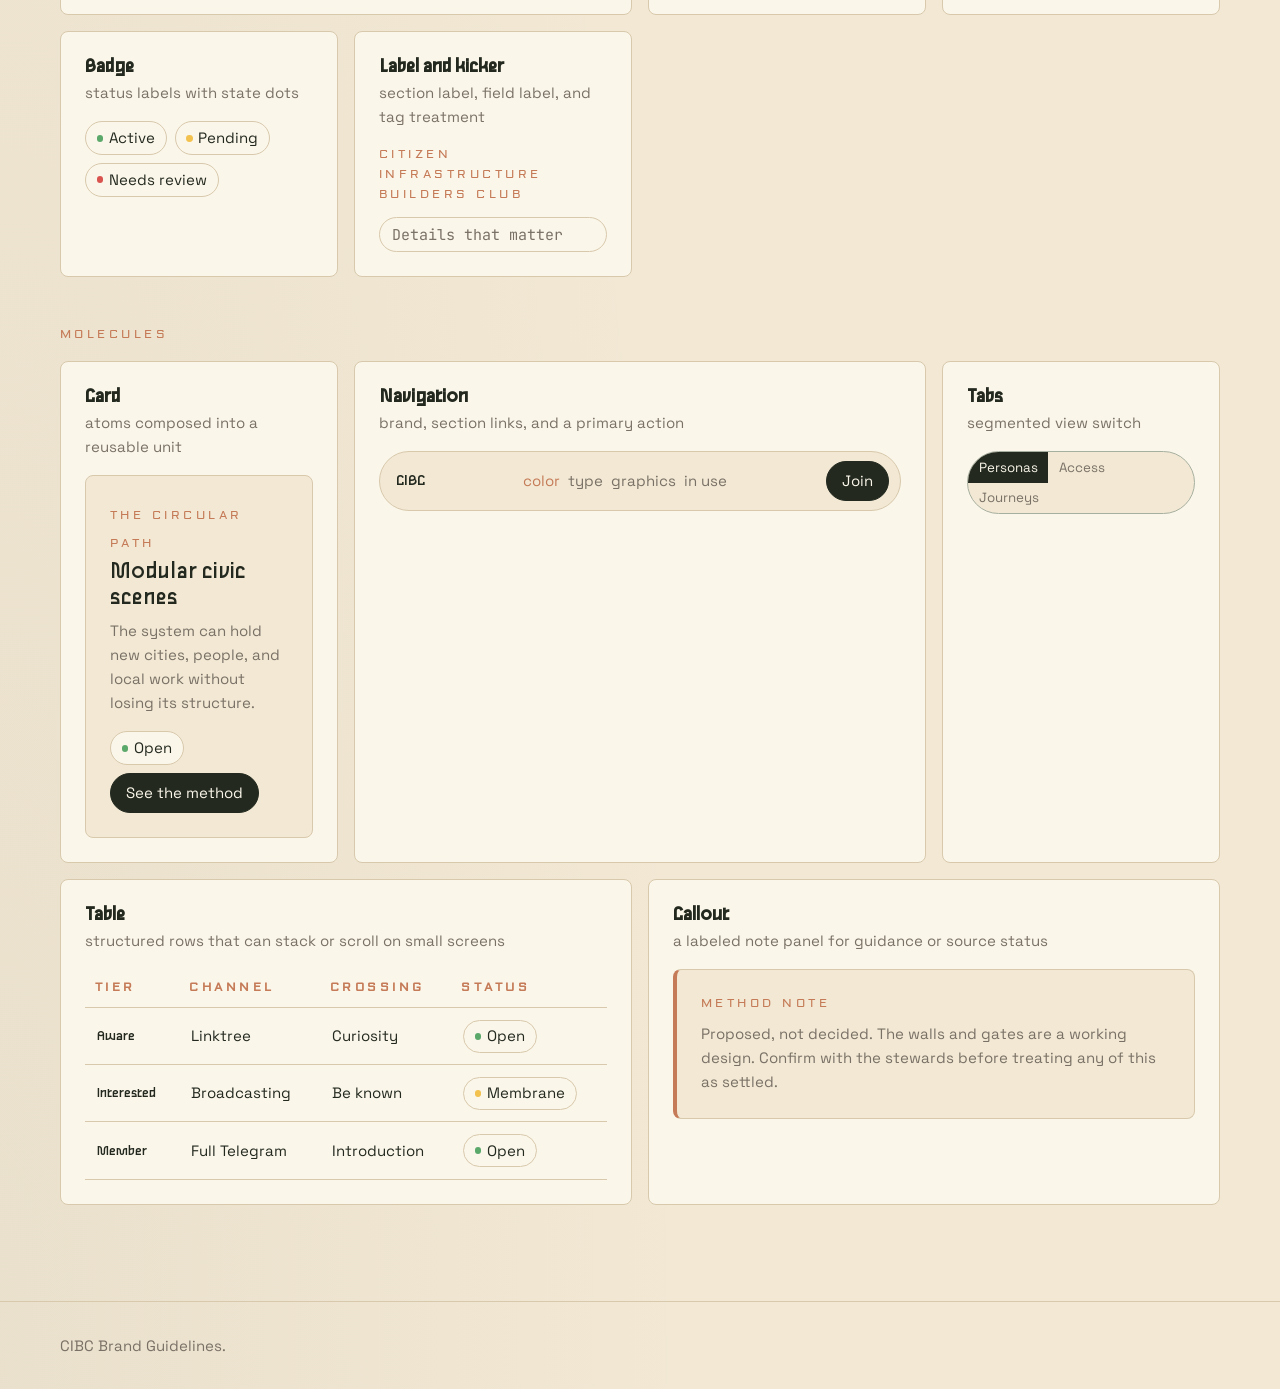
==== commit 65cf9445: "Bring brand page in line: CIBC Brand Guidelines (A-only) Replace the A/B "Brand Option A" toggle pag" ====
--- a/brand-options/index.html
+++ b/brand-options/index.html
@@ -1,10 +1,10 @@
-﻿<!DOCTYPE html>
+<!DOCTYPE html>
 <html lang="en">
 <head>
 <meta charset="UTF-8">
 <meta name="viewport" content="width=device-width, initial-scale=1.0">
 <meta name="robots" content="noindex, nofollow">
-<title>CIBC Brand Options · Toggle Frame</title>
+<title>CIBC Brand Guidelines</title>
 <link rel="preconnect" href="https://fonts.googleapis.com">
 <link rel="preconnect" href="https://fonts.gstatic.com" crossorigin>
 <link href="https://fonts.googleapis.com/css2?family=Aldrich&family=Bricolage+Grotesque:opsz,wght@12..96,600;12..96,700;12..96,800&family=DM+Sans:ital,opsz,wght@0,9..40,400;0,9..40,500;0,9..40,600;0,9..40,700&family=Familjen+Grotesk:wght@500;600;700&family=JetBrains+Mono:wght@400;500;600&family=Outfit:wght@500;700;800&family=Space+Grotesk:wght@400;500;600;700&family=Space+Mono:wght@400;700&display=swap" rel="stylesheet">
@@ -318,7 +318,7 @@
 <header class="topbar">
   <div class="wrap">
     <div class="nav-shell">
-      <div class="brand"><img id="brandMark" src="assets/20260619_cibc-a_mark-final.png" alt="CIBC Option A mark"><span>CIBC<span class="dot"> · </span><span id="brandOption">Option A</span></span></div>
+      <div class="brand"><img id="brandMark" src="assets/20260619_cibc-a_mark-final.png" alt="CIBC brand mark"><span>CIBC<span class="dot"> · </span><span id="brandOption">Brand Guidelines</span></span></div>
       <nav class="nav-links" aria-label="Page sections">
         <a href="#color">color</a>
         <a href="#type">type</a>
@@ -327,10 +327,6 @@
         <a href="#in-use">in use</a>
         <a href="#components">components</a>
       </nav>
-      <div class="option-toggle" role="group" aria-label="Brand option">
-        <button type="button" class="on" data-option-button="a">A</button>
-        <button type="button" data-option-button="b">B</button>
-      </div>
     </div>
   </div>
 </header>
@@ -338,7 +334,7 @@
 <main>
   <section class="masthead wrap" id="top">
     <span class="eyebrow">Citizen Infrastructure Builders Club</span>
-    <h1 id="heroTitle">Brand Option A</h1>
+    <h1 id="heroTitle">CIBC Brand Guidelines</h1>
     <p class="lede" id="heroLede">This direction pairs Art Nouveau with Bauhaus because CIBC needs a visual language that feels civic, durable, and hand-built without losing structure. Art Nouveau gives it care and ornament. Bauhaus gives it the grid, repeatability, and system logic an agent can reuse.</p>
     <div class="meta-row">
       <span class="meta-chip">Display <b id="metaDisplay">Gulax</b></span>
@@ -352,7 +348,7 @@
     <div class="section-head">
       <span class="eyebrow">01 · Color</span>
       <h2 id="colorTitle">The Natural Palette</h2>
-      <p id="colorLede">The palette keeps Option A grounded: paper, ink, stone, clay, brass, and green accents that support the civic grid without turning the page into a garden.</p>
+      <p id="colorLede">The palette keeps the brand grounded: paper, ink, stone, clay, brass, and green accents that support the civic grid without turning the page into a garden.</p>
     </div>
     <div class="hub-row" aria-label="Option B hub colors">
       <div class="hub"><div class="hub-swatch" style="background:var(--palette-hub-green)"></div><div class="hub-meta">Green hub</div></div>
@@ -362,14 +358,14 @@
       <div class="hub"><div class="hub-swatch" style="background:var(--palette-hub-red)"></div><div class="hub-meta">Red hub</div></div>
     </div>
     <div class="roles">
-      <article class="role"><span class="swatch" style="background:var(--color-bg)"></span><div><h3>Background</h3><p><span>--color-bg</span> · <span data-hex="--color-bg"></span></p></div></article>
-      <article class="role"><span class="swatch" style="background:var(--color-surface)"></span><div><h3>Surface</h3><p><span>--color-surface</span> · <span data-hex="--color-surface"></span></p></div></article>
-      <article class="role"><span class="swatch" style="background:var(--color-heading)"></span><div><h3>Heading</h3><p><span>--color-heading</span> · <span data-hex="--color-heading"></span></p></div></article>
-      <article class="role"><span class="swatch" style="background:var(--color-text)"></span><div><h3>Text</h3><p><span>--color-text</span> · <span data-hex="--color-text"></span></p></div></article>
-      <article class="role"><span class="swatch" style="background:var(--color-text-muted)"></span><div><h3>Muted</h3><p><span>--color-text-muted</span> · <span data-hex="--color-text-muted"></span></p></div></article>
-      <article class="role"><span class="swatch" style="background:var(--color-accent)"></span><div><h3>Accent</h3><p><span>--color-accent</span> · <span data-hex="--color-accent"></span></p></div></article>
-      <article class="role"><span class="swatch" style="background:var(--color-accent-2)"></span><div><h3>Accent 2</h3><p><span>--color-accent-2</span> · <span data-hex="--color-accent-2"></span></p></div></article>
-      <article class="role"><span class="swatch" style="background:var(--color-border)"></span><div><h3>Border</h3><p><span>--color-border</span> · <span data-hex="--color-border"></span></p></div></article>
+      <article class="role"><span class="swatch" style="background:var(--color-bg)"></span><div><h3>Paper</h3><p><span>--color-bg</span> · <span data-hex="--color-bg"></span></p></div></article>
+      <article class="role"><span class="swatch" style="background:var(--color-surface)"></span><div><h3>Cream</h3><p><span>--color-surface</span> · <span data-hex="--color-surface"></span></p></div></article>
+      <article class="role"><span class="swatch" style="background:var(--color-heading)"></span><div><h3>Ink</h3><p><span>--color-heading / text</span> · <span data-hex="--color-heading"></span></p></div></article>
+      <article class="role"><span class="swatch" style="background:var(--color-accent)"></span><div><h3>Clay</h3><p><span>--color-accent · primary</span> · <span data-hex="--color-accent"></span></p></div></article>
+      <article class="role"><span class="swatch" style="background:var(--color-accent-2)"></span><div><h3>Brass</h3><p><span>--color-accent-2</span> · <span data-hex="--color-accent-2"></span></p></div></article>
+      <article class="role"><span class="swatch" style="background:var(--color-border-strong)"></span><div><h3>Sage</h3><p><span>--color-border-strong</span> · <span data-hex="--color-border-strong"></span></p></div></article>
+      <article class="role"><span class="swatch" style="background:var(--color-border)"></span><div><h3>Line</h3><p><span>--color-border</span> · <span data-hex="--color-border"></span></p></div></article>
+      <article class="role"><span class="swatch" style="background:var(--color-text-muted)"></span><div><h3>Stone</h3><p><span>--color-text-muted</span> · <span data-hex="--color-text-muted"></span></p></div></article>
     </div>
   </section>
 
@@ -378,6 +374,28 @@
       <span class="eyebrow">02 · Type</span>
       <h2>Live type system</h2>
       <p>The selectors above update the whole frame. They stay available in both options so the frame remains a usable type lab.</p>
+    </div>
+    <div class="brand-faces" style="display:grid;grid-template-columns:repeat(auto-fit,minmax(168px,1fr));gap:var(--space-base);margin-bottom:var(--space-2xl);">
+      <article style="background:var(--color-surface);border:1px solid var(--color-border);border-radius:var(--radius-md);padding:var(--space-lg);">
+        <span class="eyebrow" style="display:block;margin-bottom:var(--space-sm);">Display</span>
+        <b style="font-family:var(--font-display);font-weight:400;color:var(--color-heading);font-size:var(--text-card);display:block;line-height:1.1;">Gulax</b>
+        <a href="assets/fonts/gulax/gulax-regular.ttf" download style="display:inline-block;margin-top:var(--space-md);font-family:var(--font-mono);font-size:var(--text-body-sm);color:var(--color-accent);text-decoration:none;border-bottom:1px solid color-mix(in oklab, var(--color-accent) 40%, transparent);">Download .ttf ↓</a>
+      </article>
+      <article style="background:var(--color-surface);border:1px solid var(--color-border);border-radius:var(--radius-md);padding:var(--space-lg);">
+        <span class="eyebrow" style="display:block;margin-bottom:var(--space-sm);">Body</span>
+        <b style="font-family:var(--font-body);font-weight:600;color:var(--color-heading);font-size:var(--text-card);display:block;line-height:1.1;">Space Grotesk</b>
+        <a href="https://fonts.google.com/specimen/Space+Grotesk" target="_blank" rel="noopener" style="display:inline-block;margin-top:var(--space-md);font-family:var(--font-mono);font-size:var(--text-body-sm);color:var(--color-accent);text-decoration:none;border-bottom:1px solid color-mix(in oklab, var(--color-accent) 40%, transparent);">Google Fonts ↗</a>
+      </article>
+      <article style="background:var(--color-surface);border:1px solid var(--color-border);border-radius:var(--radius-md);padding:var(--space-lg);">
+        <span class="eyebrow" style="display:block;margin-bottom:var(--space-sm);">Eyebrow</span>
+        <b style="font-family:var(--font-eyebrow);font-weight:400;color:var(--color-heading);font-size:var(--text-card);display:block;line-height:1.1;">Aldrich</b>
+        <a href="https://fonts.google.com/specimen/Aldrich" target="_blank" rel="noopener" style="display:inline-block;margin-top:var(--space-md);font-family:var(--font-mono);font-size:var(--text-body-sm);color:var(--color-accent);text-decoration:none;border-bottom:1px solid color-mix(in oklab, var(--color-accent) 40%, transparent);">Google Fonts ↗</a>
+      </article>
+      <article style="background:var(--color-surface);border:1px solid var(--color-border);border-radius:var(--radius-md);padding:var(--space-lg);">
+        <span class="eyebrow" style="display:block;margin-bottom:var(--space-sm);">Mono</span>
+        <b style="font-family:var(--font-mono);font-weight:500;color:var(--color-heading);font-size:var(--text-card);display:block;line-height:1.1;">JetBrains Mono</b>
+        <a href="https://fonts.google.com/specimen/JetBrains+Mono" target="_blank" rel="noopener" style="display:inline-block;margin-top:var(--space-md);font-family:var(--font-mono);font-size:var(--text-body-sm);color:var(--color-accent);text-decoration:none;border-bottom:1px solid color-mix(in oklab, var(--color-accent) 40%, transparent);">Google Fonts ↗</a>
+      </article>
     </div>
     <div class="type-ramp">
       <div class="spec-row"><span class="label">Display<b>--text-display</b></span><span class="sample-display" id="sampleDisplay">Rethink. Reuse.</span></div>
@@ -397,9 +415,9 @@
     <div class="graphics-grid">
       <figure class="graphic-card">
         <button class="image-zoom" type="button" id="mainImageButton" aria-label="Open selected reference image">
-          <img id="motifImage" src="assets/20260619_cibc_motif-board.jpeg" alt="Option A motif board showing Art Nouveau city vignettes in a Bauhaus isometric grid">
+          <img id="motifImage" src="assets/20260629_cibc-a_connected-plane-motif.png" alt="Connected plane motif: an isometric city hub with sensor, server, data cell, and exit nodes linked around it">
         </button>
-        <figcaption class="image-caption" id="imageCaption">Option A motif board. Click to zoom.</figcaption>
+        <figcaption class="image-caption" id="imageCaption">Connected plane motif. Click to zoom.</figcaption>
       </figure>
       <div class="graphic-notes">
         <div class="reference-strip" id="referenceStrip" aria-label="Reference image thumbnails"></div>
@@ -423,6 +441,31 @@
         </article>
       </div>
     </div>
+      <div class="icon-set" style="margin-top:var(--space-2xl);">
+        <span style="display:block;margin-bottom:var(--space-base);color:var(--color-accent);font-family:var(--font-eyebrow);font-size:var(--text-eyebrow);letter-spacing:var(--eyebrow-track);text-transform:uppercase;">Infrastructure icons</span>
+        <div style="display:grid;grid-template-columns:repeat(auto-fit,minmax(116px,1fr));gap:var(--space-base);">
+          <figure style="background:var(--color-surface);border:1px solid var(--color-border);border-radius:var(--radius-md);padding:var(--space-base);text-align:center;margin:0;">
+            <img src="assets/20260629_cibc-a_icon-sensor.png" alt="Sensor icon: isometric cube with signal waves" style="width:100%;max-width:88px;height:auto;display:block;margin:0 auto var(--space-sm);">
+            <figcaption style="font-family:var(--font-eyebrow);font-size:var(--text-eyebrow);letter-spacing:var(--eyebrow-track);text-transform:uppercase;color:var(--color-text-muted);">Sensor</figcaption>
+          </figure>
+          <figure style="background:var(--color-surface);border:1px solid var(--color-border);border-radius:var(--radius-md);padding:var(--space-base);text-align:center;margin:0;">
+            <img src="assets/20260629_cibc-a_icon-server.png" alt="Server icon: isometric server cabinet" style="width:100%;max-width:88px;height:auto;display:block;margin:0 auto var(--space-sm);">
+            <figcaption style="font-family:var(--font-eyebrow);font-size:var(--text-eyebrow);letter-spacing:var(--eyebrow-track);text-transform:uppercase;color:var(--color-text-muted);">Server</figcaption>
+          </figure>
+          <figure style="background:var(--color-surface);border:1px solid var(--color-border);border-radius:var(--radius-md);padding:var(--space-base);text-align:center;margin:0;">
+            <img src="assets/20260629_cibc-a_icon-data-cell.png" alt="Data cell icon: isometric cube" style="width:100%;max-width:88px;height:auto;display:block;margin:0 auto var(--space-sm);">
+            <figcaption style="font-family:var(--font-eyebrow);font-size:var(--text-eyebrow);letter-spacing:var(--eyebrow-track);text-transform:uppercase;color:var(--color-text-muted);">Data cell</figcaption>
+          </figure>
+          <figure style="background:var(--color-surface);border:1px solid var(--color-border);border-radius:var(--radius-md);padding:var(--space-base);text-align:center;margin:0;">
+            <img src="assets/20260629_cibc-a_icon-exit.png" alt="Exit icon: isometric doorway" style="width:100%;max-width:88px;height:auto;display:block;margin:0 auto var(--space-sm);">
+            <figcaption style="font-family:var(--font-eyebrow);font-size:var(--text-eyebrow);letter-spacing:var(--eyebrow-track);text-transform:uppercase;color:var(--color-text-muted);">Exit</figcaption>
+          </figure>
+        </div>
+      </div>
+      <figure class="graphic-card" style="margin-top:var(--space-2xl);">
+        <img src="assets/20260629_cibc-a_messy-to-structured-diagram.png" alt="Three-step diagram: messy complex world of signals and needs, then platforms with tools and forms, then structured data as schemas and tables" style="width:100%;display:block;background:var(--color-surface);padding:var(--space-sm);border-radius:var(--radius-md);">
+        <figcaption class="image-caption">From messy signals to structured data. The system applied.</figcaption>
+      </figure>
   </section>
 
   <section class="wrap" id="spacing">
@@ -578,7 +621,7 @@
 </main>
 
 <footer class="footer">
-  <div class="wrap">Combined brand toggle frame. Option A and Option B swap in place without changing scroll position.</div>
+  <div class="wrap">CIBC Brand Guidelines.</div>
 </footer>
 
 <div class="lightbox" id="lightbox" aria-hidden="true">
@@ -589,9 +632,9 @@
 <script>
 const presets = {
   a: {
-    label: "Option A",
+    label: "Brand Guidelines",
     mark: "assets/20260619_cibc-a_mark-final.png",
-    markAlt: "CIBC Option A mark",
+    markAlt: "CIBC brand mark",
     display: '"Gulax", sans-serif',
     body: '"Space Grotesk", system-ui, sans-serif',
     eyebrow: '"Aldrich", system-ui, sans-serif',
@@ -600,20 +643,30 @@
     eyebrowLabel: "Aldrich",
     caseValue: "uppercase",
     track: "0.28em",
-    heroTitle: "Brand Option A",
+    heroTitle: "CIBC Brand Guidelines",
     heroLede: "This direction pairs Art Nouveau with Bauhaus because CIBC needs a visual language that feels civic, durable, and hand-built without losing structure. Art Nouveau gives it care and ornament. Bauhaus gives it the grid, repeatability, and system logic an agent can reuse.",
     direction: "Art Nouveau plus Bauhaus",
     colorTitle: "The Natural Palette",
-    colorLede: "The palette keeps Option A grounded: paper, ink, stone, clay, brass, and green accents that support the civic grid without turning the page into a garden.",
+    colorLede: "The palette keeps the brand grounded: paper, ink, stone, clay, brass, and green accents that support the civic grid without turning the page into a garden.",
     sampleDisplay: "Civic beauty, built as a system",
     sampleHeading: "Ornament with a working grid",
     sampleCard: "A durable civic language",
     sampleBody: "Use this direction when the brand needs to feel established, archival, and rooted in place. The motif stays modular: square platforms, connected paths, city details, and ornamental frames that can expand across new member scenes.",
     references: [
       {
-        src: "assets/20260619_cibc_motif-board.jpeg",
-        alt: "Option A motif board showing Art Nouveau city vignettes in a Bauhaus isometric grid",
-        label: "Art Nouveau motif board"
+        src: "assets/20260629_cibc-a_connected-plane-motif.png",
+        alt: "Connected plane motif: an isometric city hub on a paper plane with sensor, server, data cell, and exit nodes linked around it",
+        label: "Connected plane motif"
+      },
+      {
+        src: "assets/20260629_cibc-a_hub-tile-houston.png",
+        alt: "A single local hub tile: Bauhaus city blocks, a river, trees, and people at a table, framed by Art Nouveau flourishes",
+        label: "Local hub tile"
+      },
+      {
+        src: "assets/20260629_cibc-a_hub-study-table.png",
+        alt: "Three people around a table studying a gridded map with a river path",
+        label: "Hub study"
       }
     ],
     motifRule: "The square plane stays visible. Art Nouveau handles the sense of care, ornament, and civic memory. Bauhaus handles the reusable grid: city blocks, paths, member scenes, and structured variation.",
@@ -722,7 +775,7 @@
 
 function updateHexes() {
   document.querySelectorAll("[data-hex]").forEach(el => {
-    const value = getComputedStyle(root).getPropertyValue(el.dataset.hex).trim();
+    const value = getComputedStyle(document.body).getPropertyValue(el.dataset.hex).trim();
     const probe = document.createElement("span");
     probe.style.color = value;
     document.body.appendChild(probe);
